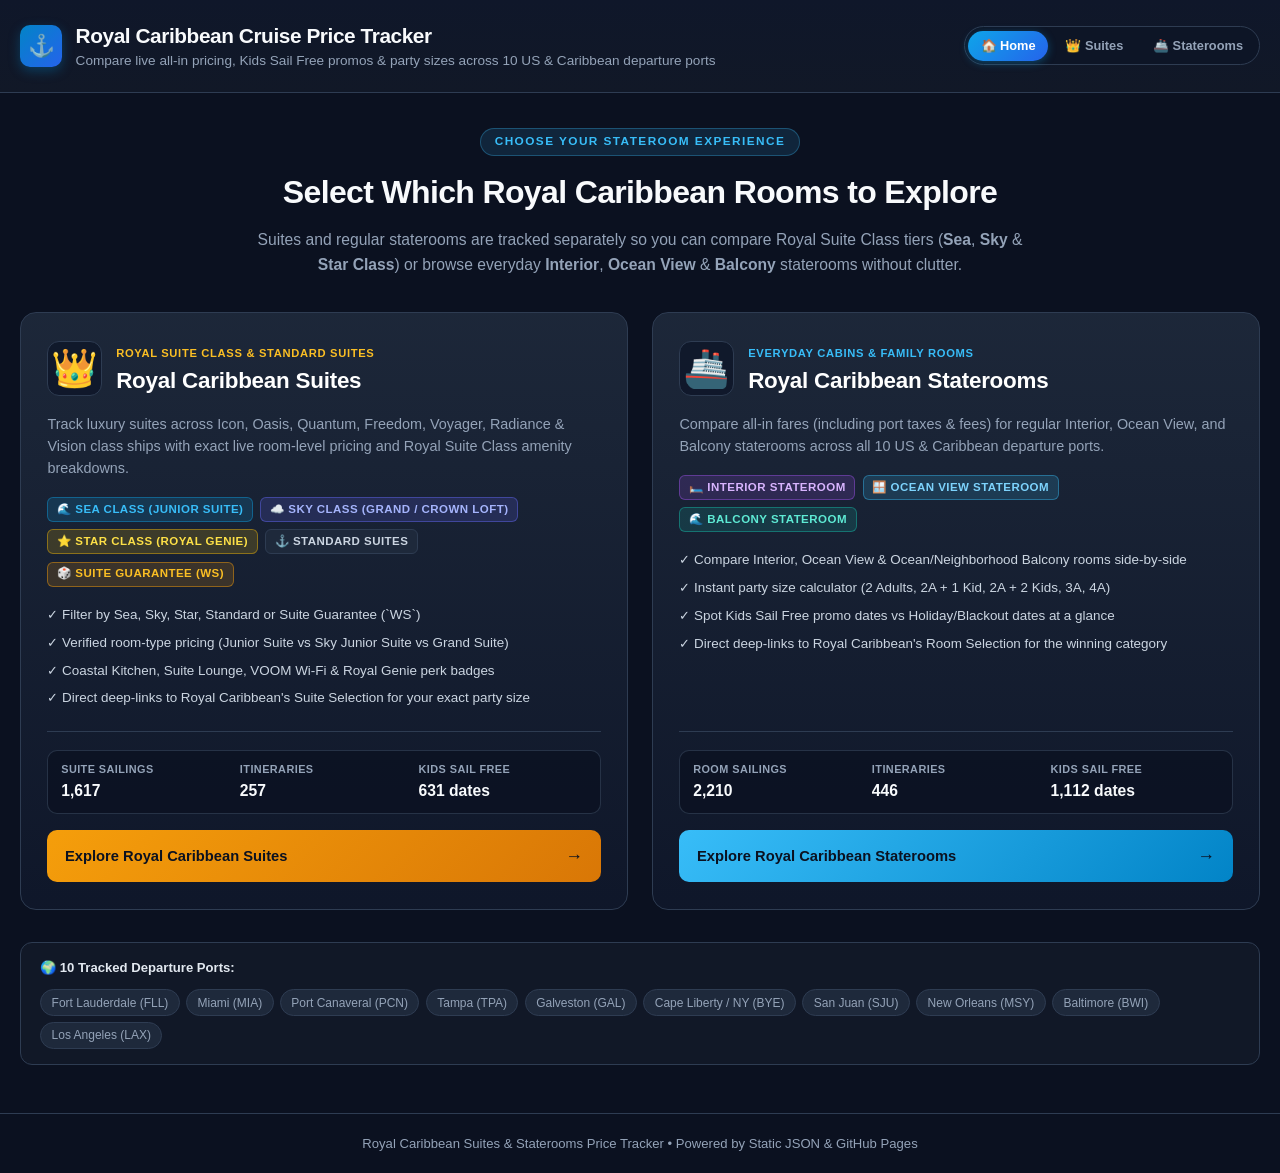
==== index.html @ 2ceb9903 "Initial commit: Royal Caribbean Suites & Staterooms Tracker" ====
<!DOCTYPE html>
<html lang="en">
<head>
  <meta charset="UTF-8" />
  <meta name="viewport" content="width=device-width, initial-scale=1.0" />
  <meta name="robots" content="noindex, nofollow, noarchive" />
  <meta name="googlebot" content="noindex, nofollow" />
  <title>Royal Caribbean Price Tracker — Suites &amp; Staterooms</title>
  <link rel="stylesheet" href="styles.css?v=9" />
</head>
<body class="landing-body">
  <header class="site-header">
    <div class="container header-inner">
      <div class="brand">
        <span class="brand-icon">⚓</span>
        <div>
          <h1>Royal Caribbean Cruise Price Tracker</h1>
          <p class="subtitle">Compare live all-in pricing, Kids Sail Free promos &amp; party sizes across 10 US &amp; Caribbean departure ports</p>
        </div>
      </div>
      <nav class="top-nav" aria-label="Tracker Mode Navigation">
        <a href="index.html" class="nav-pill active">🏠 Home</a>
        <a href="suites.html" class="nav-pill">👑 Suites</a>
        <a href="staterooms.html" class="nav-pill">🚢 Staterooms</a>
      </nav>
    </div>
  </header>

  <main class="container landing-main">
    <section class="landing-hero">
      <span class="landing-eyebrow">CHOOSE YOUR STATEROOM EXPERIENCE</span>
      <h2>Select Which Royal Caribbean Rooms to Explore</h2>
      <p>
        Suites and regular staterooms are tracked separately so you can compare Royal Suite Class tiers
        (<strong>Sea</strong>, <strong>Sky</strong> &amp; <strong>Star Class</strong>) or browse everyday
        <strong>Interior</strong>, <strong>Ocean View</strong> &amp; <strong>Balcony</strong> staterooms without clutter.
      </p>
    </section>

    <section class="landing-grid" aria-label="Room Category Trackers">
      <!-- Option 1: Royal Caribbean Suites -->
      <a href="suites.html" class="landing-card landing-card-suites">
        <div class="landing-card-top">
          <div class="landing-card-header">
            <span class="landing-card-icon">👑</span>
            <div>
              <span class="landing-card-tag tag-suites">Royal Suite Class &amp; Standard Suites</span>
              <h3>Royal Caribbean Suites</h3>
            </div>
          </div>
          <p class="landing-card-desc">
            Track luxury suites across Icon, Oasis, Quantum, Freedom, Voyager, Radiance &amp; Vision class ships with exact live room-level pricing and Royal Suite Class amenity breakdowns.
          </p>

          <div class="landing-tier-pills">
            <span class="badge badge-tier-sea">🌊 Sea Class (Junior Suite)</span>
            <span class="badge badge-tier-sky">☁️ Sky Class (Grand / Crown Loft)</span>
            <span class="badge badge-tier-star">⭐ Star Class (Royal Genie)</span>
            <span class="badge badge-tier-standard">⚓ Standard Suites</span>
            <span class="badge badge-tier-guarantee">🎲 Suite Guarantee (WS)</span>
          </div>

          <ul class="landing-feature-list">
            <li>✓ Filter by Sea, Sky, Star, Standard or Suite Guarantee (`WS`)</li>
            <li>✓ Verified room-type pricing (Junior Suite vs Sky Junior Suite vs Grand Suite)</li>
            <li>✓ Coastal Kitchen, Suite Lounge, VOOM Wi-Fi &amp; Royal Genie perk badges</li>
            <li>✓ Direct deep-links to Royal Caribbean's Suite Selection for your exact party size</li>
          </ul>
        </div>

        <div class="landing-card-footer">
          <div class="landing-stats-row">
            <div class="landing-stat">
              <span class="landing-stat-label">Suite Sailings</span>
              <span id="suites-stat-sailings" class="landing-stat-val">1,951</span>
            </div>
            <div class="landing-stat">
              <span class="landing-stat-label">Itineraries</span>
              <span id="suites-stat-itins" class="landing-stat-val">433</span>
            </div>
            <div class="landing-stat">
              <span class="landing-stat-label">Kids Sail Free</span>
              <span id="suites-stat-promos" class="landing-stat-val">876 dates</span>
            </div>
          </div>
          <div class="landing-cta-btn cta-suites">
            <span>Explore Royal Caribbean Suites</span>
            <span class="cta-arrow">→</span>
          </div>
        </div>
      </a>

      <!-- Option 2: Royal Caribbean Staterooms -->
      <a href="staterooms.html" class="landing-card landing-card-staterooms">
        <div class="landing-card-top">
          <div class="landing-card-header">
            <span class="landing-card-icon">🚢</span>
            <div>
              <span class="landing-card-tag tag-staterooms">Everyday Cabins &amp; Family Rooms</span>
              <h3>Royal Caribbean Staterooms</h3>
            </div>
          </div>
          <p class="landing-card-desc">
            Compare all-in fares (including port taxes &amp; fees) for regular Interior, Ocean View, and Balcony staterooms across all 10 US &amp; Caribbean departure ports.
          </p>

          <div class="landing-tier-pills">
            <span class="badge badge-tier-interior">🛏️ Interior Stateroom</span>
            <span class="badge badge-tier-oceanview">🪟 Ocean View Stateroom</span>
            <span class="badge badge-tier-balcony">🌊 Balcony Stateroom</span>
          </div>

          <ul class="landing-feature-list">
            <li>✓ Compare Interior, Ocean View &amp; Ocean/Neighborhood Balcony rooms side-by-side</li>
            <li>✓ Instant party size calculator (2 Adults, 2A + 1 Kid, 2A + 2 Kids, 3A, 4A)</li>
            <li>✓ Spot Kids Sail Free promo dates vs Holiday/Blackout dates at a glance</li>
            <li>✓ Direct deep-links to Royal Caribbean's Room Selection for the winning category</li>
          </ul>
        </div>

        <div class="landing-card-footer">
          <div class="landing-stats-row">
            <div class="landing-stat">
              <span class="landing-stat-label">Room Sailings</span>
              <span id="staterooms-stat-sailings" class="landing-stat-val">2,210</span>
            </div>
            <div class="landing-stat">
              <span class="landing-stat-label">Itineraries</span>
              <span id="staterooms-stat-itins" class="landing-stat-val">446</span>
            </div>
            <div class="landing-stat">
              <span class="landing-stat-label">Kids Sail Free</span>
              <span id="staterooms-stat-promos" class="landing-stat-val">1,015 dates</span>
            </div>
          </div>
          <div class="landing-cta-btn cta-staterooms">
            <span>Explore Royal Caribbean Staterooms</span>
            <span class="cta-arrow">→</span>
          </div>
        </div>
      </a>
    </section>

    <section class="landing-ports-bar">
      <span class="ports-bar-title">🌍 10 Tracked Departure Ports:</span>
      <div class="ports-bar-list">
        <span class="port-chip">Fort Lauderdale (FLL)</span>
        <span class="port-chip">Miami (MIA)</span>
        <span class="port-chip">Port Canaveral (PCN)</span>
        <span class="port-chip">Tampa (TPA)</span>
        <span class="port-chip">Galveston (GAL)</span>
        <span class="port-chip">Cape Liberty / NY (BYE)</span>
        <span class="port-chip">San Juan (SJU)</span>
        <span class="port-chip">New Orleans (MSY)</span>
        <span class="port-chip">Baltimore (BWI)</span>
        <span class="port-chip">Los Angeles (LAX)</span>
      </div>
    </section>
  </main>

  <footer class="site-footer">
    <div class="container">
      <p>Royal Caribbean Suites &amp; Staterooms Price Tracker &bull; Powered by Static JSON &amp; GitHub Pages</p>
    </div>
  </footer>

  <script>
    async function loadLandingStats() {
      try {
        const [suitesResp, roomsResp] = await Promise.all([
          fetch("./data/suites.json", { cache: "no-store" }),
          fetch("./data/staterooms.json", { cache: "no-store" })
        ]);
        if (suitesResp.ok) {
          const suitesData = await suitesResp.json();
          const sList = suitesData.sailings || [];
          const iList = suitesData.itineraries || [];
          const promos = sList.filter((s) => s.is_ksf_promo).length;
          document.getElementById("suites-stat-sailings").textContent = sList.length.toLocaleString();
          document.getElementById("suites-stat-itins").textContent = iList.length.toLocaleString();
          document.getElementById("suites-stat-promos").textContent = `${promos.toLocaleString()} dates`;
        }
        if (roomsResp.ok) {
          const roomsData = await roomsResp.json();
          const rList = roomsData.sailings || [];
          const iList = roomsData.itineraries || [];
          const promos = rList.filter((s) => s.is_ksf_promo).length;
          document.getElementById("staterooms-stat-sailings").textContent = rList.length.toLocaleString();
          document.getElementById("staterooms-stat-itins").textContent = iList.length.toLocaleString();
          document.getElementById("staterooms-stat-promos").textContent = `${promos.toLocaleString()} dates`;
        }
      } catch (e) {
        // Keep default static numbers if fetch fails
      }
    }
    document.addEventListener("DOMContentLoaded", loadLandingStats);
  </script>
</body>
</html>
---- styles.css ----
:root {
  --bg: #0b1120;
  --surface: #111827;
  --surface-elevated: #1e293b;
  --surface-hover: #263449;
  --border: #2e3c52;
  --text: #f8fafc;
  --text-muted: #94a3b8;
  --accent: #38bdf8;
  --accent-strong: #0284c7;
  --promo-bg: rgba(16, 185, 129, 0.14);
  --promo-border: rgba(16, 185, 129, 0.4);
  --promo-text: #34d399;
  --holiday-bg: rgba(245, 158, 11, 0.14);
  --holiday-border: rgba(245, 158, 11, 0.4);
  --holiday-text: #fbbf24;
  --icon-cls-bg: rgba(168, 85, 247, 0.18);
  --icon-cls-text: #c084fc;
  --oasis-cls-bg: rgba(56, 189, 248, 0.18);
  --oasis-cls-text: #38bdf8;
}

* {
  box-sizing: border-box;
  margin: 0;
  padding: 0;
}

body {
  font-family: -apple-system, BlinkMacSystemFont, "Segoe UI", Roboto, Inter, sans-serif;
  background-color: var(--bg);
  color: var(--text);
  line-height: 1.5;
  min-height: 100vh;
  display: flex;
  flex-direction: column;
}

.container {
  max-width: 1360px;
  margin: 0 auto;
  padding: 0 1.25rem;
  width: 100%;
}

/* Header */
.site-header {
  background: linear-gradient(180deg, #0f172a 0%, #111827 100%);
  border-bottom: 1px solid var(--border);
  padding: 1.25rem 0;
  position: sticky;
  top: 0;
  z-index: 20;
  backdrop-filter: blur(10px);
}

.header-inner {
  display: flex;
  align-items: center;
  justify-content: space-between;
  gap: 1rem;
  flex-wrap: wrap;
}

.brand {
  display: flex;
  align-items: center;
  gap: 0.85rem;
}

.brand-icon {
  width: 42px;
  height: 42px;
  border-radius: 10px;
  background: linear-gradient(135deg, #0284c7, #2563eb);
  display: flex;
  align-items: center;
  justify-content: center;
  font-size: 1.35rem;
  box-shadow: 0 4px 12px rgba(2, 132, 199, 0.35);
}

.brand h1 {
  font-size: 1.3rem;
  font-weight: 700;
  letter-spacing: -0.02em;
}

.subtitle {
  font-size: 0.85rem;
  color: var(--text-muted);
}

.header-meta {
  display: flex;
  gap: 0.6rem;
  flex-wrap: wrap;
}

.pill {
  font-size: 0.78rem;
  font-weight: 600;
  padding: 0.35rem 0.75rem;
  border-radius: 999px;
  display: inline-flex;
  align-items: center;
  gap: 0.35rem;
}

.pill-outline {
  background: rgba(56, 189, 248, 0.12);
  color: var(--accent);
  border: 1px solid rgba(56, 189, 248, 0.3);
}

.pill-muted {
  background: var(--surface-elevated);
  color: var(--text-muted);
  border: 1px solid var(--border);
}

/* KPI Grid */
.kpi-grid {
  display: grid;
  grid-template-columns: repeat(auto-fit, minmax(220px, 1fr));
  gap: 1rem;
  margin-top: 1.5rem;
}

.kpi-card {
  background: var(--surface);
  border: 1px solid var(--border);
  border-radius: 12px;
  padding: 1.1rem 1.25rem;
  display: flex;
  flex-direction: column;
  gap: 0.2rem;
}

.kpi-label {
  font-size: 0.78rem;
  text-transform: uppercase;
  letter-spacing: 0.05em;
  color: var(--text-muted);
  font-weight: 600;
}

.kpi-value {
  font-size: 1.75rem;
  font-weight: 700;
  letter-spacing: -0.02em;
}

.kpi-promo {
  color: var(--promo-text);
}

.kpi-accent {
  color: var(--accent);
}

.kpi-sub {
  font-size: 0.8rem;
  color: var(--text-muted);
}

/* Filter Panel & Family Size */
.filter-panel {
  background: var(--surface);
  border: 1px solid var(--border);
  border-radius: 14px;
  padding: 1.25rem;
  margin-top: 1.25rem;
  display: flex;
  flex-direction: column;
  gap: 1.1rem;
}

.party-box {
  background: #0d1526;
  border: 1px solid var(--border);
  border-radius: 10px;
  padding: 0.9rem 1.1rem;
  display: flex;
  flex-direction: column;
  gap: 0.75rem;
}

.party-box-header {
  display: flex;
  align-items: center;
  justify-content: space-between;
  gap: 0.75rem;
  flex-wrap: wrap;
}

.filter-section-title {
  font-size: 0.88rem;
  font-weight: 700;
  color: var(--text);
}

.party-presets {
  display: flex;
  gap: 0.4rem;
  flex-wrap: wrap;
}

.preset-chip {
  background: var(--surface-elevated);
  color: var(--text-muted);
  border: 1px solid var(--border);
  border-radius: 999px;
  padding: 0.25rem 0.7rem;
  font-size: 0.76rem;
  font-weight: 600;
  cursor: pointer;
  transition: all 0.15s ease;
}

.preset-chip:hover {
  color: var(--text);
  border-color: var(--accent);
}

.preset-chip.active {
  background: rgba(56, 189, 248, 0.18);
  color: var(--accent);
  border-color: var(--accent);
}

.party-controls {
  display: flex;
  align-items: center;
  gap: 1.5rem;
  flex-wrap: wrap;
}

.stepper-group {
  display: flex;
  align-items: center;
  gap: 0.65rem;
}

.stepper-label {
  font-size: 0.84rem;
  font-weight: 600;
  color: #cbd5e1;
}

.stepper-label small {
  color: var(--text-muted);
  font-weight: 400;
}

.stepper {
  display: inline-flex;
  align-items: center;
  background: var(--surface);
  border: 1px solid var(--border);
  border-radius: 8px;
  overflow: hidden;
}

.step-btn {
  background: var(--surface-elevated);
  color: var(--text);
  border: none;
  width: 32px;
  height: 32px;
  font-size: 1rem;
  font-weight: 700;
  cursor: pointer;
  transition: background 0.15s ease;
}

.step-btn:hover:not(:disabled) {
  background: var(--accent-strong);
}

.step-btn:disabled {
  opacity: 0.4;
  cursor: not-allowed;
}

.step-value {
  min-width: 36px;
  text-align: center;
  font-weight: 700;
  font-size: 0.92rem;
  font-variant-numeric: tabular-nums;
}

.party-note {
  font-size: 0.8rem;
  color: var(--text-muted);
  margin-left: auto;
}

.filter-panel-top {
  display: flex;
  flex-direction: column;
  gap: 0.9rem;
}

.tier-box {
  background: #0d1526;
  border: 1px solid var(--border);
  border-radius: 10px;
  padding: 0.9rem 1.1rem;
  display: flex;
  flex-direction: column;
  gap: 0.7rem;
}

.tier-box-header {
  display: flex;
  align-items: center;
  justify-content: space-between;
  gap: 0.75rem;
  flex-wrap: wrap;
}

.tier-box-hint {
  font-size: 0.78rem;
  color: var(--text-muted);
}

.tier-checkbox-grid {
  display: grid;
  grid-template-columns: repeat(auto-fit, minmax(240px, 1fr));
  gap: 0.65rem;
}

.tier-check-card {
  display: flex;
  align-items: flex-start;
  gap: 0.65rem;
  padding: 0.65rem 0.8rem;
  border-radius: 8px;
  background: var(--surface);
  border: 1px solid var(--border);
  cursor: pointer;
  user-select: none;
  transition: all 0.15s ease;
}

.tier-check-card:hover {
  border-color: #475569;
}

.tier-check-card input[type="checkbox"] {
  width: 17px;
  height: 17px;
  margin-top: 0.18rem;
  accent-color: var(--accent-strong);
  cursor: pointer;
  flex-shrink: 0;
}

.tier-check-body {
  display: flex;
  flex-direction: column;
  gap: 0.15rem;
}

.tier-check-title {
  font-size: 0.85rem;
  font-weight: 700;
  color: var(--text);
  display: flex;
  align-items: center;
  gap: 0.4rem;
}

.tier-count {
  font-size: 0.73rem;
  font-weight: 600;
  color: var(--text-muted);
}

.tier-check-desc {
  font-size: 0.73rem;
  color: var(--text-muted);
  line-height: 1.35;
}

.badge-tier-sea {
  background: rgba(14, 165, 233, 0.16);
  color: #38bdf8;
  border: 1px solid rgba(14, 165, 233, 0.4);
}

.badge-tier-sky {
  background: rgba(99, 102, 241, 0.18);
  color: #a5b4fc;
  border: 1px solid rgba(99, 102, 241, 0.45);
}

.badge-tier-star {
  background: rgba(234, 179, 8, 0.18);
  color: #fde047;
  border: 1px solid rgba(234, 179, 8, 0.45);
}

.badge-tier-standard {
  background: var(--surface-elevated);
  color: #cbd5e1;
  border: 1px solid var(--border);
}

.badge-tier-guarantee {
  background: rgba(245, 158, 11, 0.16);
  color: #fbbf24;
  border: 1px solid rgba(245, 158, 11, 0.45);
}

.live-price-tag {
  font-size: 0.66rem;
  font-weight: 700;
  color: #4ade80;
  background: rgba(34, 197, 94, 0.14);
  border: 1px solid rgba(34, 197, 94, 0.35);
  border-radius: 4px;
  padding: 0.08rem 0.35rem;
  text-transform: uppercase;
  letter-spacing: 0.03em;
}

.amenities-sub {
  display: block;
  font-size: 0.72rem;
  color: var(--text-muted);
  white-space: normal;
  max-width: 290px;
  line-height: 1.3;
  margin-top: 0.16rem;
}

.tier-lead-room {
  opacity: 0.92;
  font-weight: 600;
  text-transform: none;
  letter-spacing: 0;
}

.suite-cell-header {
  display: flex;
  align-items: center;
  gap: 0.45rem;
  flex-wrap: wrap;
}

.suite-lead-room {
  font-size: 0.82rem;
  font-weight: 700;
  color: var(--text);
}

.suite-other-rooms {
  display: block;
  font-size: 0.7rem;
  color: #94a3b8;
  white-space: normal;
  max-width: 290px;
  line-height: 1.25;
  margin-top: 0.18rem;
}

.itin-code-row {
  display: flex;
  align-items: center;
  gap: 0.55rem;
  flex-wrap: wrap;
  margin-top: 0.25rem;
}

.itin-card-actions {
  margin-top: 0.25rem;
}

.royal-link-btn {
  display: inline-flex;
  align-items: center;
  gap: 0.2rem;
  font-size: 0.72rem;
  font-weight: 600;
  color: var(--accent);
  background: rgba(56, 189, 248, 0.12);
  border: 1px solid rgba(56, 189, 248, 0.35);
  border-radius: 5px;
  padding: 0.16rem 0.48rem;
  text-decoration: none;
  white-space: nowrap;
  transition: all 0.15s ease;
}

.royal-link-btn:hover {
  background: var(--accent-strong);
  color: #fff;
  border-color: var(--accent);
}

.filter-grid {
  display: grid;
  grid-template-columns: repeat(auto-fill, minmax(220px, 1fr));
  gap: 0.9rem;
}

.filter-field {
  display: flex;
  flex-direction: column;
  gap: 0.32rem;
}

.filter-field label {
  font-size: 0.75rem;
  font-weight: 600;
  text-transform: uppercase;
  letter-spacing: 0.04em;
  color: var(--text-muted);
}

.filter-field select,
.filter-field input {
  background: #0d1526;
  color: var(--text);
  border: 1px solid var(--border);
  border-radius: 8px;
  padding: 0.5rem 0.7rem;
  font-size: 0.86rem;
  outline: none;
  width: 100%;
  color-scheme: dark;
}

.filter-field select:focus,
.filter-field input:focus {
  border-color: var(--accent);
}

/* Multi-select Port Dropdown */
.port-multiselect-field {
  position: relative;
}

.multiselect-trigger {
  display: flex;
  align-items: center;
  justify-content: space-between;
  gap: 0.5rem;
  background: #0d1526;
  color: var(--text);
  border: 1px solid var(--border);
  border-radius: 8px;
  padding: 0.5rem 0.7rem;
  font-size: 0.86rem;
  width: 100%;
  cursor: pointer;
  text-align: left;
  transition: border-color 0.15s ease;
}

.multiselect-trigger:hover,
.multiselect-trigger[aria-expanded="true"] {
  border-color: var(--accent);
}

.multiselect-label {
  overflow: hidden;
  text-overflow: ellipsis;
  white-space: nowrap;
  font-weight: 500;
}

.multiselect-caret {
  color: var(--text-muted);
  font-size: 0.75rem;
  flex-shrink: 0;
}

.multiselect-menu {
  position: absolute;
  top: calc(100% + 6px);
  left: 0;
  min-width: 310px;
  width: max-content;
  max-width: 92vw;
  background: #0f172a;
  border: 1px solid #334155;
  border-radius: 10px;
  box-shadow: 0 14px 32px rgba(0, 0, 0, 0.55);
  z-index: 60;
  display: flex;
  flex-direction: column;
  overflow: hidden;
}

.multiselect-actions {
  display: flex;
  align-items: center;
  gap: 0.35rem;
  padding: 0.55rem 0.65rem;
  background: #0b1120;
  border-bottom: 1px solid var(--border);
  flex-wrap: wrap;
}

.ms-action-btn {
  background: var(--surface-elevated);
  color: #cbd5e1;
  border: 1px solid var(--border);
  border-radius: 6px;
  padding: 0.2rem 0.5rem;
  font-size: 0.72rem;
  font-weight: 600;
  cursor: pointer;
  transition: all 0.12s ease;
}

.ms-action-btn:hover {
  border-color: var(--accent);
  color: var(--accent);
}

.multiselect-list {
  max-height: 240px;
  overflow-y: auto;
  padding: 0.35rem 0;
  display: flex;
  flex-direction: column;
}

.ms-port-item {
  display: flex;
  align-items: center;
  justify-content: space-between;
  gap: 0.6rem;
  padding: 0.42rem 0.75rem;
  cursor: pointer;
  user-select: none;
  font-size: 0.83rem;
  color: var(--text);
  text-transform: none !important;
  letter-spacing: 0 !important;
  font-weight: 500 !important;
  transition: background 0.12s ease;
}

.ms-port-item:hover {
  background: rgba(56, 189, 248, 0.1);
}

.ms-port-left {
  display: flex;
  align-items: center;
  gap: 0.55rem;
}

.ms-port-left input[type="checkbox"] {
  width: 15px;
  height: 15px;
  accent-color: var(--accent-strong);
  cursor: pointer;
  padding: 0;
  margin: 0;
  flex-shrink: 0;
}

.ms-port-code {
  font-size: 0.72rem;
  font-weight: 700;
  color: var(--accent);
  background: rgba(56, 189, 248, 0.12);
  border: 1px solid rgba(56, 189, 248, 0.28);
  border-radius: 4px;
  padding: 0.05rem 0.32rem;
}

.ms-port-count {
  font-size: 0.74rem;
  color: var(--text-muted);
  font-variant-numeric: tabular-nums;
}

.multiselect-add-port {
  padding: 0.55rem 0.65rem;
  background: #0b1120;
  border-top: 1px solid var(--border);
  display: flex;
  flex-direction: column;
  gap: 0.35rem;
}

.ms-add-row {
  display: flex;
  gap: 0.4rem;
}

.ms-add-row input {
  flex: 1;
  padding: 0.35rem 0.55rem;
  font-size: 0.78rem;
  border-radius: 6px;
  text-transform: uppercase;
}

.ms-add-btn {
  background: var(--accent-strong);
  color: #fff;
  border: none;
  border-radius: 6px;
  padding: 0.35rem 0.65rem;
  font-size: 0.76rem;
  font-weight: 700;
  cursor: pointer;
  white-space: nowrap;
}

.ms-add-btn:hover {
  background: var(--accent);
  color: #0b1120;
}

.ms-add-hint {
  font-size: 0.69rem;
  color: var(--text-muted);
  line-height: 1.3;
}

.filter-footer {
  display: flex;
  align-items: center;
  justify-content: space-between;
  gap: 1rem;
  padding-top: 0.65rem;
  border-top: 1px solid var(--border);
  flex-wrap: wrap;
}

.filter-footer-actions {
  display: flex;
  align-items: center;
  gap: 0.75rem;
}

.saved-indicator {
  font-size: 0.75rem;
  color: #4ade80;
  background: rgba(34, 197, 94, 0.1);
  border: 1px solid rgba(34, 197, 94, 0.3);
  border-radius: 999px;
  padding: 0.2rem 0.6rem;
  font-weight: 600;
  opacity: 0.9;
  transition: opacity 0.2s ease;
}

.active-filters-summary {
  font-size: 0.83rem;
  color: var(--text-muted);
}

.reset-btn {
  background: var(--surface-elevated);
  color: var(--text);
  border: 1px solid var(--border);
  border-radius: 8px;
  padding: 0.4rem 0.85rem;
  font-size: 0.82rem;
  font-weight: 600;
  cursor: pointer;
  transition: all 0.15s ease;
}

.reset-btn:hover {
  border-color: var(--accent);
  color: var(--accent);
}

/* Toolbar */
.toolbar {
  display: flex;
  align-items: center;
  justify-content: space-between;
  gap: 1rem;
  margin: 1.35rem 0 1.15rem;
  flex-wrap: wrap;
}

.view-tabs {
  display: inline-flex;
  background: var(--surface);
  border: 1px solid var(--border);
  border-radius: 10px;
  padding: 0.25rem;
  gap: 0.25rem;
}

.tab-btn {
  background: transparent;
  color: var(--text-muted);
  border: none;
  padding: 0.5rem 1rem;
  font-size: 0.88rem;
  font-weight: 600;
  border-radius: 7px;
  cursor: pointer;
  transition: all 0.15s ease;
}

.tab-btn:hover {
  color: var(--text);
}

.tab-btn.active {
  background: var(--accent-strong);
  color: #fff;
}

.toolbar-actions {
  display: flex;
  align-items: center;
  gap: 0.6rem;
}

.sort-label {
  font-size: 0.85rem;
  color: var(--text-muted);
}

.sort-select {
  background: var(--surface);
  color: var(--text);
  border: 1px solid var(--border);
  border-radius: 8px;
  padding: 0.45rem 0.75rem;
  font-size: 0.86rem;
  outline: none;
  cursor: pointer;
}

.sort-select:focus {
  border-color: var(--accent);
}

/* Itineraries List */
.itineraries-list {
  display: flex;
  flex-direction: column;
  gap: 0.85rem;
  margin-bottom: 3rem;
}

.itin-card {
  background: var(--surface);
  border: 1px solid var(--border);
  border-radius: 12px;
  overflow: hidden;
  transition: border-color 0.15s ease;
}

.itin-card:hover {
  border-color: #475569;
}

.itin-summary {
  padding: 1.1rem 1.25rem;
  display: grid;
  grid-template-columns: 1fr auto;
  gap: 1.25rem;
  align-items: center;
  cursor: pointer;
  user-select: none;
}

.itin-main {
  display: flex;
  flex-direction: column;
  gap: 0.4rem;
}

.itin-badges {
  display: flex;
  align-items: center;
  gap: 0.45rem;
  flex-wrap: wrap;
}

.badge {
  font-size: 0.72rem;
  font-weight: 700;
  padding: 0.18rem 0.55rem;
  border-radius: 6px;
  text-transform: uppercase;
  letter-spacing: 0.04em;
}

.badge-class-icon {
  background: var(--icon-cls-bg);
  color: var(--icon-cls-text);
  border: 1px solid rgba(192, 132, 252, 0.35);
}

.badge-class-oasis {
  background: var(--oasis-cls-bg);
  color: var(--oasis-cls-text);
  border: 1px solid rgba(56, 189, 248, 0.35);
}

.badge-class-default {
  background: var(--surface-elevated);
  color: var(--text-muted);
  border: 1px solid var(--border);
}

.badge-nights {
  background: rgba(99, 102, 241, 0.16);
  color: #a5b4fc;
  border: 1px solid rgba(99, 102, 241, 0.35);
}

.badge-port {
  background: var(--surface-elevated);
  color: #cbd5e1;
}

.itin-title {
  font-size: 1.08rem;
  font-weight: 700;
  color: var(--text);
}

.itin-meta {
  font-size: 0.84rem;
  color: var(--text-muted);
  display: flex;
  gap: 1rem;
  flex-wrap: wrap;
}

.itin-pricing-box {
  text-align: right;
  display: flex;
  flex-direction: column;
  align-items: flex-end;
  gap: 0.2rem;
}

.price-from-label {
  font-size: 0.74rem;
  color: var(--text-muted);
  text-transform: uppercase;
  letter-spacing: 0.04em;
}

.price-total {
  font-size: 1.4rem;
  font-weight: 800;
  color: var(--accent);
  line-height: 1.15;
}

.price-pp {
  font-size: 0.82rem;
  color: var(--text-muted);
}

.expand-hint {
  font-size: 0.76rem;
  color: var(--accent);
  margin-top: 0.25rem;
  font-weight: 600;
}

.itin-details {
  border-top: 1px solid var(--border);
  background: #0d1526;
  padding: 0.75rem 1.25rem 1rem;
  display: none;
}

.itin-card.expanded .itin-details {
  display: block;
}

.mobile-filter-toggle {
  display: none;
  align-items: center;
  justify-content: space-between;
  width: 100%;
  background: #0d1526;
  color: var(--text);
  border: 1px solid var(--border);
  border-radius: 8px;
  padding: 0.6rem 0.85rem;
  font-size: 0.85rem;
  font-weight: 700;
  cursor: pointer;
}

.mobile-filter-chevron {
  font-size: 0.76rem;
  color: var(--accent);
}

.filter-collapsible-body {
  display: flex;
  flex-direction: column;
  gap: 1.1rem;
}

.date-book-action {
  margin-top: 0.3rem;
}

.mobile-only-book-btn {
  display: none;
}

.cell-ship-inner {
  display: flex;
  flex-direction: column;
  align-items: flex-start;
  gap: 0.2rem;
}

.cell-itin-name {
  font-weight: 600;
  white-space: normal;
  max-width: 250px;
}

/* Sailings Table */
.table-card {
  background: var(--surface);
  border: 1px solid var(--border);
  border-radius: 12px;
  overflow: hidden;
  margin-bottom: 3rem;
}

.table-responsive {
  overflow-x: auto;
  max-inline-size: 100%;
  container-type: inline-size;
}

.sailings-table {
  width: 100%;
  border-collapse: separate;
  border-spacing: 0;
  font-size: 0.84rem;
  table-layout: auto;
}

.sailings-table thead {
  position: sticky;
  inset-block-start: 0;
  z-index: 2;
}

.sailings-table th,
.sailings-table td {
  padding: 0.68rem 0.65rem;
  text-align: left;
  vertical-align: middle;
  border-bottom: 1px solid var(--border);
}

.sailings-table thead th {
  background: var(--surface-elevated);
  color: var(--text-muted);
  font-size: 0.72rem;
  font-weight: 700;
  text-transform: uppercase;
  letter-spacing: 0.04em;
  white-space: nowrap;
}

.sailings-table tbody th {
  font-weight: 600;
  background: var(--surface);
}

.itin-details .sailings-table tbody th {
  background: #0d1526;
}

.sailings-table thead th.sortable {
  cursor: pointer;
  user-select: none;
  transition: color 0.15s ease;
}

.sailings-table thead th.sortable:hover {
  color: var(--accent);
}

.sort-indicator {
  font-size: 0.7rem;
  margin-left: 0.2rem;
  color: var(--accent);
}

.sailings-table tbody tr:hover,
.sailings-table tbody tr:hover th {
  background: var(--surface-hover);
}

.sailings-table tbody tr:last-child th,
.sailings-table tbody tr:last-child td {
  border-bottom: none;
}

.sailings-table .num {
  text-align: right;
  font-variant-numeric: tabular-nums;
  white-space: nowrap;
}

.date-badge {
  font-family: ui-monospace, SFMono-Regular, Menlo, Monaco, Consolas, monospace;
  font-weight: 600;
  font-size: 0.8rem;
  color: #e2e8f0;
  background: var(--surface-elevated);
  padding: 0.2rem 0.45rem;
  border-radius: 5px;
  border: 1px solid var(--border);
  white-space: nowrap;
  display: inline-block;
}

.total-cell {
  font-weight: 700;
  color: var(--accent);
  font-size: 0.93rem;
}

.tax-breakdown {
  display: block;
  font-size: 0.71rem;
  color: var(--text-muted);
  font-weight: 400;
  white-space: nowrap;
}

.rate-pill {
  display: inline-block;
  font-size: 0.72rem;
  font-weight: 600;
  padding: 0.22rem 0.5rem;
  border-radius: 6px;
  line-height: 1.3;
  white-space: normal;
  max-width: 210px;
}

.rate-promo {
  background: var(--promo-bg);
  color: var(--promo-text);
  border: 1px solid var(--promo-border);
}

.rate-holiday {
  background: var(--holiday-bg);
  color: var(--holiday-text);
  border: 1px solid var(--holiday-border);
}

.rate-standard {
  background: var(--surface-elevated);
  color: var(--text-muted);
  border: 1px solid var(--border);
}

.status-banner {
  background: rgba(239, 68, 68, 0.15);
  border: 1px solid rgba(239, 68, 68, 0.4);
  color: #fca5a5;
  padding: 1rem 1.25rem;
  border-radius: 10px;
  margin-bottom: 1.5rem;
}

.empty-state {
  background: var(--surface);
  border: 1px dashed var(--border);
  border-radius: 12px;
  padding: 3rem 1.5rem;
  text-align: center;
  margin-bottom: 3rem;
}

.empty-state h3 {
  font-size: 1.1rem;
  margin-bottom: 0.4rem;
}

.empty-state p {
  font-size: 0.88rem;
  color: var(--text-muted);
}

.hidden {
  display: none !important;
}

.site-footer {
  margin-top: auto;
  border-top: 1px solid var(--border);
  padding: 1.25rem 0;
  text-align: center;
  color: var(--text-muted);
  font-size: 0.82rem;
}

/* Container-query responsive stacked tables for small screens */
@container (width < 760px) {
  .sailings-table,
  .sailings-table thead,
  .sailings-table tbody,
  .sailings-table th,
  .sailings-table td {
    display: block;
  }

  .sailings-table thead {
    /* MANDATORY: Hide column header from layout and screen readers. */
    display: none;
  }

  .sailings-table tbody {
    display: flex;
    flex-direction: column;
    gap: 0.75rem;
    padding: 0.25rem 0;
  }

  .sailings-table tbody tr {
    display: grid;
    grid-template-columns: 1fr 1fr;
    background: #111c33;
    border: 1px solid var(--border);
    border-radius: 10px;
    overflow: hidden;
  }

  .sailings-table tbody th {
    grid-column: 1 / -1;
    position: sticky;
    inset-block-start: 0;
    z-index: 2;
    background: #162442 !important;
    display: flex;
    align-items: center;
    justify-content: space-between;
    gap: 0.5rem;
    padding: 0.55rem 0.75rem;
    border-bottom: 1px solid var(--border);
  }

  .date-book-action {
    margin-top: 0;
  }

  .mobile-only-book-btn {
    display: inline-flex;
  }

  .desktop-only-book-btn {
    display: none;
  }

  .sailings-table td {
    padding: 0.5rem 0.75rem;
    border-bottom: 1px solid rgba(51, 65, 85, 0.55);
  }

  .sailings-table .num {
    text-align: left;
    white-space: normal;
  }

  .suite-other-rooms,
  .amenities-sub,
  .cell-itin-name,
  .rate-pill {
    max-width: 100%;
  }

  .tax-breakdown {
    white-space: normal;
  }

  /* Define column labels as CSS variables for Itineraries nested table */
  .sailings-table-itin {
    --label-2: "Suite & Room";
    --label-3: "Per Guest";
    --label-4: "Total Cabin";
    --label-5: "Per Night";
    --label-6: "Rate Status";
  }

  .sailings-table-itin td:nth-child(2)::before {
    content: var(--label-2) ": " / var(--label-2);
    display: block;
    font-size: 0.68rem;
    font-weight: 700;
    text-transform: uppercase;
    letter-spacing: 0.04em;
    color: var(--text-muted);
    margin-bottom: 0.25rem;
  }
  .sailings-table-itin td:nth-child(3)::before {
    content: var(--label-3) ": " / var(--label-3);
    font-size: 0.72rem;
    font-weight: 600;
    color: var(--text-muted);
  }
  .sailings-table-itin td:nth-child(4)::before {
    content: var(--label-4) ": " / var(--label-4);
    font-size: 0.75rem;
    font-weight: 700;
    color: #cbd5e1;
  }
  .sailings-table-itin td:nth-child(5)::before {
    content: var(--label-5) ": " / var(--label-5);
    font-size: 0.72rem;
    font-weight: 600;
    color: var(--text-muted);
  }
  .sailings-table-itin td:nth-child(6)::before {
    content: var(--label-6) ": " / var(--label-6);
    display: none;
  }

  .sailings-table-itin td.cell-suite {
    grid-column: 1 / -1;
  }

  .sailings-table-itin td.cell-total {
    grid-column: 1 / -1;
    display: flex;
    align-items: center;
    justify-content: space-between;
    background: rgba(56, 189, 248, 0.06);
  }

  .sailings-table-itin td.cell-total .cell-val-group {
    text-align: right;
  }

  .sailings-table-itin td.cell-pp,
  .sailings-table-itin td.cell-ppn {
    grid-column: span 1;
    display: flex;
    align-items: center;
    justify-content: space-between;
    gap: 0.35rem;
  }

  .sailings-table-itin td.cell-pp {
    border-right: 1px solid rgba(51, 65, 85, 0.55);
  }

  .sailings-table-itin td.cell-status {
    grid-column: 1 / -1;
    border-bottom: none;
  }

  /* Define column labels as CSS variables for Individual Sailings table */
  .sailings-table-all {
    --label-2: "Ship";
    --label-3: "Route";
    --label-4: "Port";
    --label-5: "Nights";
    --label-6: "Suite & Room";
    --label-7: "Per Guest";
    --label-8: "Total Cabin";
    --label-9: "Per Night";
    --label-10: "Rate Status";
  }

  .sailings-table-all td:nth-child(2)::before {
    content: var(--label-2) ": " / var(--label-2);
    font-size: 0.72rem;
    font-weight: 600;
    color: var(--text-muted);
  }
  .sailings-table-all td:nth-child(3)::before {
    content: var(--label-3) ": " / var(--label-3);
    display: block;
    font-size: 0.68rem;
    font-weight: 700;
    text-transform: uppercase;
    color: var(--text-muted);
    margin-bottom: 0.15rem;
  }
  .sailings-table-all td:nth-child(4)::before {
    content: var(--label-4) ": " / var(--label-4);
    font-size: 0.72rem;
    font-weight: 600;
    color: var(--text-muted);
  }
  .sailings-table-all td:nth-child(5)::before {
    content: var(--label-5) ": " / var(--label-5);
    font-size: 0.72rem;
    font-weight: 600;
    color: var(--text-muted);
  }
  .sailings-table-all td:nth-child(6)::before {
    content: var(--label-6) ": " / var(--label-6);
    display: block;
    font-size: 0.68rem;
    font-weight: 700;
    text-transform: uppercase;
    color: var(--text-muted);
    margin-bottom: 0.25rem;
  }
  .sailings-table-all td:nth-child(7)::before {
    content: var(--label-7) ": " / var(--label-7);
    font-size: 0.72rem;
    font-weight: 600;
    color: var(--text-muted);
  }
  .sailings-table-all td:nth-child(8)::before {
    content: var(--label-8) ": " / var(--label-8);
    font-size: 0.75rem;
    font-weight: 700;
    color: #cbd5e1;
  }
  .sailings-table-all td:nth-child(9)::before {
    content: var(--label-9) ": " / var(--label-9);
    font-size: 0.72rem;
    font-weight: 600;
    color: var(--text-muted);
  }
  .sailings-table-all td:nth-child(10)::before {
    content: var(--label-10) ": " / var(--label-10);
    display: none;
  }

  .sailings-table-all td.cell-ship {
    grid-column: 1 / -1;
    display: flex;
    align-items: center;
    justify-content: space-between;
  }

  .sailings-table-all .cell-ship-inner {
    flex-direction: row;
    align-items: center;
    gap: 0.45rem;
  }

  .sailings-table-all td.cell-itin {
    grid-column: 1 / -1;
  }

  .sailings-table-all td.cell-port,
  .sailings-table-all td.cell-nights {
    grid-column: span 1;
    display: flex;
    align-items: center;
    justify-content: space-between;
    gap: 0.35rem;
  }

  .sailings-table-all td.cell-port {
    border-right: 1px solid rgba(51, 65, 85, 0.55);
  }

  .sailings-table-all td.cell-suite {
    grid-column: 1 / -1;
  }

  .sailings-table-all td.cell-total {
    grid-column: 1 / -1;
    display: flex;
    align-items: center;
    justify-content: space-between;
    background: rgba(56, 189, 248, 0.06);
  }

  .sailings-table-all td.cell-total .cell-val-group {
    text-align: right;
  }

  .sailings-table-all td.cell-pp,
  .sailings-table-all td.cell-ppn {
    grid-column: span 1;
    display: flex;
    align-items: center;
    justify-content: space-between;
    gap: 0.35rem;
  }

  .sailings-table-all td.cell-pp {
    border-right: 1px solid rgba(51, 65, 85, 0.55);
  }

  .sailings-table-all td.cell-status {
    grid-column: 1 / -1;
    border-bottom: none;
  }
}

/* Mobile Viewport Layout Optimizations */
@media (max-width: 760px) {
  .container {
    padding: 0 0.65rem;
  }

  .site-header {
    padding: 0.65rem 0;
  }

  .header-inner {
    gap: 0.5rem;
  }

  .brand h1 {
    font-size: 1.05rem;
  }

  .subtitle {
    font-size: 0.74rem;
    display: none;
  }

  .kpi-grid {
    grid-template-columns: repeat(2, 1fr);
    gap: 0.55rem;
    margin-top: 0.75rem;
  }

  .kpi-card {
    padding: 0.7rem 0.8rem;
  }

  .kpi-value {
    font-size: 1.25rem;
  }

  .kpi-sub {
    font-size: 0.7rem;
  }

  .filter-panel {
    padding: 0.8rem;
    margin-top: 0.75rem;
    gap: 0.75rem;
  }

  .mobile-filter-toggle {
    display: flex;
  }

  .filter-collapsible-body.collapsed-mobile {
    display: none;
  }

  .party-box,
  .tier-box {
    padding: 0.7rem 0.8rem;
  }

  .party-note {
    margin-left: 0;
    width: 100%;
    font-size: 0.74rem;
  }

  .tier-checkbox-grid {
    grid-template-columns: 1fr;
    gap: 0.45rem;
  }

  .tier-check-card {
    padding: 0.5rem 0.65rem;
  }

  .filter-grid {
    grid-template-columns: repeat(2, 1fr);
    gap: 0.6rem;
  }

  .port-multiselect-field {
    grid-column: 1 / -1;
  }

  .multiselect-menu {
    min-width: 0;
    width: 100%;
    max-width: 100%;
  }

  .toolbar {
    margin: 0.9rem 0 0.75rem;
    gap: 0.6rem;
  }

  .view-tabs {
    width: 100%;
  }

  .tab-btn {
    flex: 1;
    text-align: center;
    padding: 0.45rem 0.5rem;
    font-size: 0.82rem;
  }

  .toolbar-actions {
    width: 100%;
    justify-content: space-between;
  }

  .sort-select {
    flex: 1;
  }

  .itin-summary {
    grid-template-columns: 1fr;
    padding: 0.85rem;
    gap: 0.75rem;
  }

  .itin-title {
    font-size: 0.96rem;
  }

  .itin-meta {
    font-size: 0.78rem;
    gap: 0.4rem;
    flex-direction: column;
  }

  .itin-pricing-box {
    flex-direction: row;
    align-items: center;
    justify-content: space-between;
    text-align: left;
    background: #0d1526;
    border: 1px solid var(--border);
    border-radius: 8px;
    padding: 0.6rem 0.75rem;
    width: 100%;
    flex-wrap: wrap;
    gap: 0.5rem;
  }

  .itin-pricing-top {
    display: flex;
    flex-direction: column;
  }

  .itin-pricing-bottom {
    display: flex;
    flex-direction: column;
    align-items: flex-end;
    gap: 0.25rem;
  }

  .price-total {
    font-size: 1.22rem;
  }

  .itin-details {
    padding: 0.5rem 0.6rem 0.65rem;
  }

  .table-card {
    background: transparent;
    border: none;
  }
}

/* Top Navigation Switcher (Home / Suites / Staterooms) */
.header-meta-group {
  display: flex;
  align-items: center;
  gap: 0.75rem;
  flex-wrap: wrap;
}

.top-nav {
  display: inline-flex;
  align-items: center;
  gap: 0.3rem;
  background: #0d1526;
  border: 1px solid var(--border);
  border-radius: 999px;
  padding: 0.22rem;
}

.nav-pill {
  color: var(--text-muted);
  text-decoration: none;
  font-size: 0.8rem;
  font-weight: 700;
  padding: 0.35rem 0.78rem;
  border-radius: 999px;
  transition: all 0.15s ease;
  white-space: nowrap;
}

.nav-pill:hover {
  color: var(--text);
  background: rgba(255, 255, 255, 0.05);
}

.nav-pill.active {
  background: linear-gradient(135deg, #0ea5e9, #2563eb);
  color: #ffffff;
  box-shadow: 0 2px 8px rgba(14, 165, 233, 0.35);
}

/* Stateroom Tier Badges */
.badge-tier-interior,
.tier-check-interior:has(input:checked) {
  background: rgba(168, 85, 247, 0.16);
  color: #d8b4fe;
  border: 1px solid rgba(168, 85, 247, 0.4);
}

.badge-tier-oceanview,
.tier-check-oceanview:has(input:checked) {
  background: rgba(56, 189, 248, 0.16);
  color: #7dd3fc;
  border: 1px solid rgba(56, 189, 248, 0.4);
}

.badge-tier-balcony,
.tier-check-balcony:has(input:checked) {
  background: rgba(20, 184, 166, 0.16);
  color: #5eead4;
  border: 1px solid rgba(20, 184, 166, 0.45);
}

.tier-checkbox-grid-3 {
  grid-template-columns: repeat(3, 1fr);
}

/* Landing Page Styles */
.landing-body {
  display: flex;
  flex-direction: column;
  min-height: 100vh;
}

.landing-main {
  flex: 1;
  padding-top: 2.2rem;
  padding-bottom: 3rem;
}

.landing-hero {
  text-align: center;
  max-width: 780px;
  margin: 0 auto 2.2rem;
}

.landing-eyebrow {
  display: inline-block;
  font-size: 0.74rem;
  font-weight: 800;
  letter-spacing: 0.12em;
  color: var(--accent);
  background: rgba(56, 189, 248, 0.12);
  border: 1px solid rgba(56, 189, 248, 0.3);
  border-radius: 999px;
  padding: 0.28rem 0.85rem;
  margin-bottom: 0.75rem;
}

.landing-hero h2 {
  font-size: 2rem;
  font-weight: 800;
  letter-spacing: -0.02em;
  margin-bottom: 0.65rem;
  color: #f8fafc;
}

.landing-hero p {
  color: var(--text-muted);
  font-size: 0.98rem;
  line-height: 1.6;
}

.landing-grid {
  display: grid;
  grid-template-columns: repeat(2, 1fr);
  gap: 1.5rem;
  margin-bottom: 2rem;
}

.landing-card {
  display: flex;
  flex-direction: column;
  justify-content: space-between;
  background: linear-gradient(180deg, rgba(30, 41, 59, 0.92) 0%, rgba(15, 23, 42, 0.96) 100%);
  border: 1px solid var(--border);
  border-radius: 16px;
  padding: 1.65rem;
  text-decoration: none;
  color: var(--text);
  transition: transform 0.18s ease, border-color 0.18s ease, box-shadow 0.18s ease;
  position: relative;
  overflow: hidden;
}

.landing-card:hover {
  transform: translateY(-3px);
}

.landing-card-suites:hover {
  border-color: #f59e0b;
  box-shadow: 0 14px 34px rgba(245, 158, 11, 0.14);
}

.landing-card-staterooms:hover {
  border-color: #38bdf8;
  box-shadow: 0 14px 34px rgba(56, 189, 248, 0.16);
}

.landing-card-header {
  display: flex;
  align-items: center;
  gap: 0.9rem;
  margin-bottom: 0.95rem;
}

.landing-card-icon {
  font-size: 2.35rem;
  width: 3.4rem;
  height: 3.4rem;
  display: inline-flex;
  align-items: center;
  justify-content: center;
  background: rgba(15, 23, 42, 0.85);
  border: 1px solid var(--border);
  border-radius: 12px;
  flex-shrink: 0;
}

.landing-card-tag {
  display: inline-block;
  font-size: 0.7rem;
  font-weight: 700;
  text-transform: uppercase;
  letter-spacing: 0.06em;
  margin-bottom: 0.15rem;
}

.tag-suites {
  color: #fbbf24;
}

.tag-staterooms {
  color: #38bdf8;
}

.landing-card h3 {
  font-size: 1.4rem;
  font-weight: 800;
  letter-spacing: -0.01em;
  color: #ffffff;
}

.landing-card-desc {
  color: var(--text-muted);
  font-size: 0.9rem;
  line-height: 1.55;
  margin-bottom: 1.1rem;
}

.landing-tier-pills {
  display: flex;
  flex-wrap: wrap;
  gap: 0.45rem;
  margin-bottom: 1.15rem;
}

.landing-feature-list {
  list-style: none;
  display: flex;
  flex-direction: column;
  gap: 0.48rem;
  margin-bottom: 1.4rem;
  font-size: 0.84rem;
  color: #cbd5e1;
}

.landing-card-footer {
  border-top: 1px solid var(--border);
  padding-top: 1.1rem;
  display: flex;
  flex-direction: column;
  gap: 1rem;
}

.landing-stats-row {
  display: grid;
  grid-template-columns: repeat(3, 1fr);
  gap: 0.65rem;
  background: rgba(11, 17, 32, 0.7);
  border: 1px solid rgba(51, 65, 85, 0.7);
  border-radius: 10px;
  padding: 0.65rem 0.8rem;
}

.landing-stat {
  display: flex;
  flex-direction: column;
  gap: 0.12rem;
}

.landing-stat-label {
  font-size: 0.68rem;
  text-transform: uppercase;
  letter-spacing: 0.04em;
  color: var(--text-muted);
  font-weight: 600;
}

.landing-stat-val {
  font-size: 0.98rem;
  font-weight: 800;
  color: #f8fafc;
}

.landing-cta-btn {
  display: flex;
  align-items: center;
  justify-content: space-between;
  padding: 0.8rem 1.1rem;
  border-radius: 10px;
  font-size: 0.92rem;
  font-weight: 700;
  transition: filter 0.15s ease;
}

.cta-suites {
  background: linear-gradient(135deg, #f59e0b, #d97706);
  color: #0b1120;
}

.cta-staterooms {
  background: linear-gradient(135deg, #38bdf8, #0284c7);
  color: #0b1120;
}

.landing-card:hover .landing-cta-btn {
  filter: brightness(1.08);
}

.cta-arrow {
  font-size: 1.1rem;
  transition: transform 0.15s ease;
}

.landing-card:hover .cta-arrow {
  transform: translateX(4px);
}

.landing-ports-bar {
  background: var(--surface);
  border: 1px solid var(--border);
  border-radius: 12px;
  padding: 0.95rem 1.2rem;
  display: flex;
  align-items: center;
  gap: 0.75rem;
  flex-wrap: wrap;
}

.ports-bar-title {
  font-size: 0.82rem;
  font-weight: 700;
  color: #e2e8f0;
}

.ports-bar-list {
  display: flex;
  flex-wrap: wrap;
  gap: 0.4rem;
}

.port-chip {
  font-size: 0.75rem;
  color: var(--text-muted);
  background: var(--surface-elevated);
  border: 1px solid var(--border);
  border-radius: 999px;
  padding: 0.2rem 0.65rem;
}

@media (max-width: 860px) {
  .landing-grid {
    grid-template-columns: 1fr;
  }

  .landing-hero h2 {
    font-size: 1.45rem;
  }

  .landing-card {
    padding: 1.2rem;
  }

  .tier-checkbox-grid-3 {
    grid-template-columns: 1fr;
  }
}
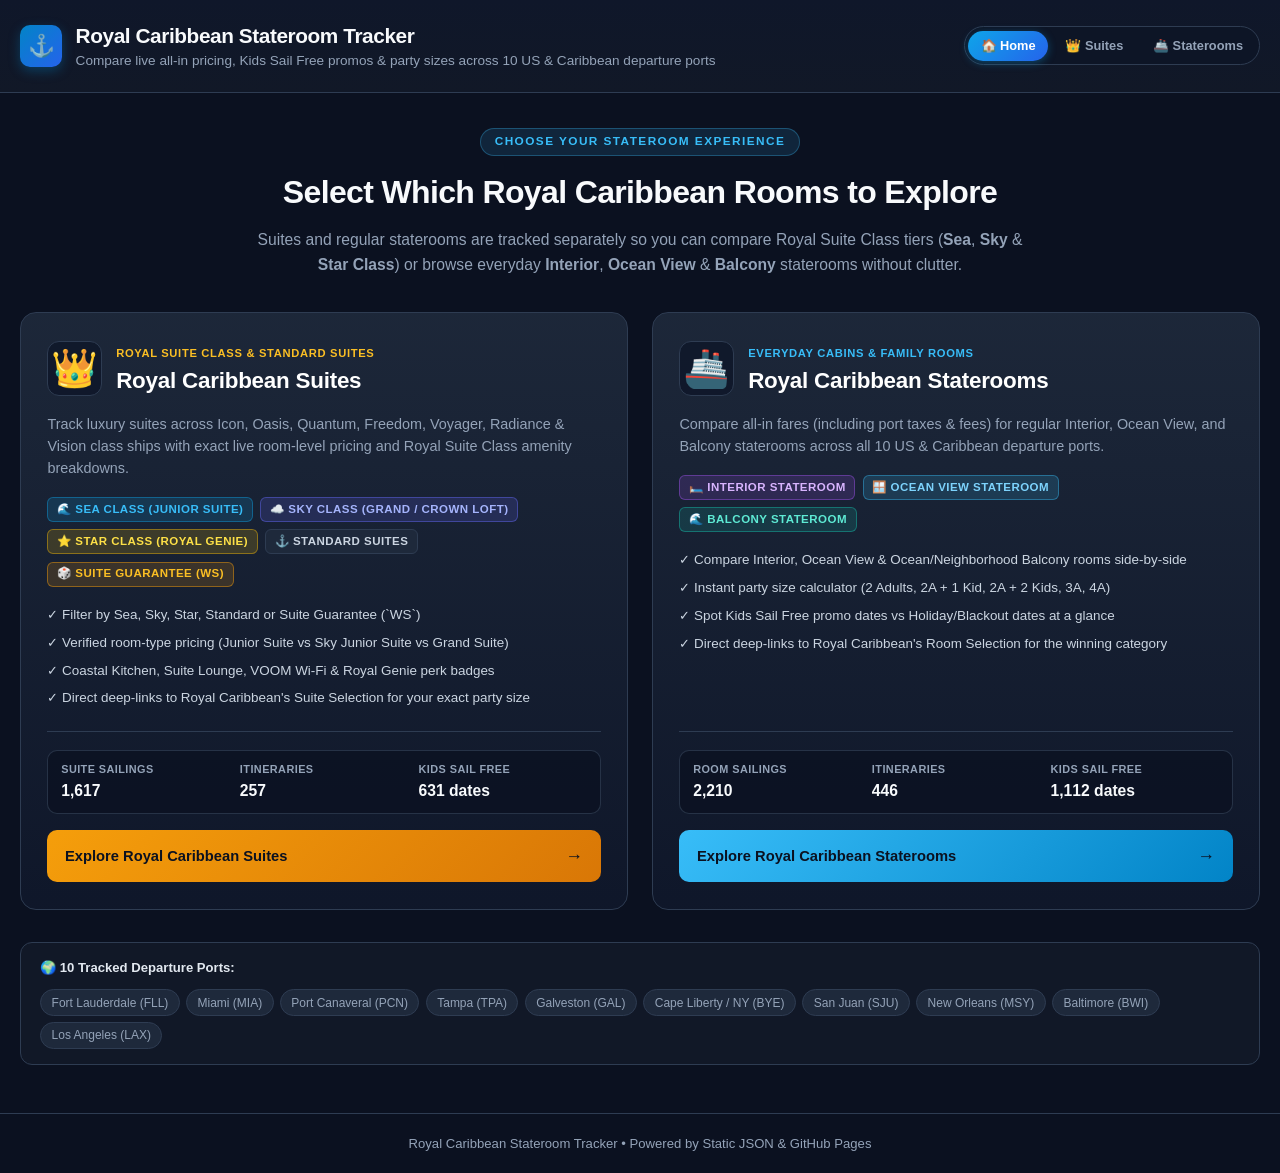
==== commit f7bff6dd: "Initial commit: Royal Caribbean Stateroom Tracker" ====
--- a/index.html
+++ b/index.html
@@ -5,7 +5,7 @@
   <meta name="viewport" content="width=device-width, initial-scale=1.0" />
   <meta name="robots" content="noindex, nofollow, noarchive" />
   <meta name="googlebot" content="noindex, nofollow" />
-  <title>Royal Caribbean Price Tracker — Suites &amp; Staterooms</title>
+  <title>Stateroom Tracker — Royal Caribbean Suites &amp; Staterooms</title>
   <link rel="stylesheet" href="styles.css?v=9" />
 </head>
 <body class="landing-body">
@@ -14,7 +14,7 @@
       <div class="brand">
         <span class="brand-icon">⚓</span>
         <div>
-          <h1>Royal Caribbean Cruise Price Tracker</h1>
+          <h1>Royal Caribbean Stateroom Tracker</h1>
           <p class="subtitle">Compare live all-in pricing, Kids Sail Free promos &amp; party sizes across 10 US &amp; Caribbean departure ports</p>
         </div>
       </div>
@@ -160,7 +160,7 @@
 
   <footer class="site-footer">
     <div class="container">
-      <p>Royal Caribbean Suites &amp; Staterooms Price Tracker &bull; Powered by Static JSON &amp; GitHub Pages</p>
+      <p>Royal Caribbean Stateroom Tracker &bull; Powered by Static JSON &amp; GitHub Pages</p>
     </div>
   </footer>
 
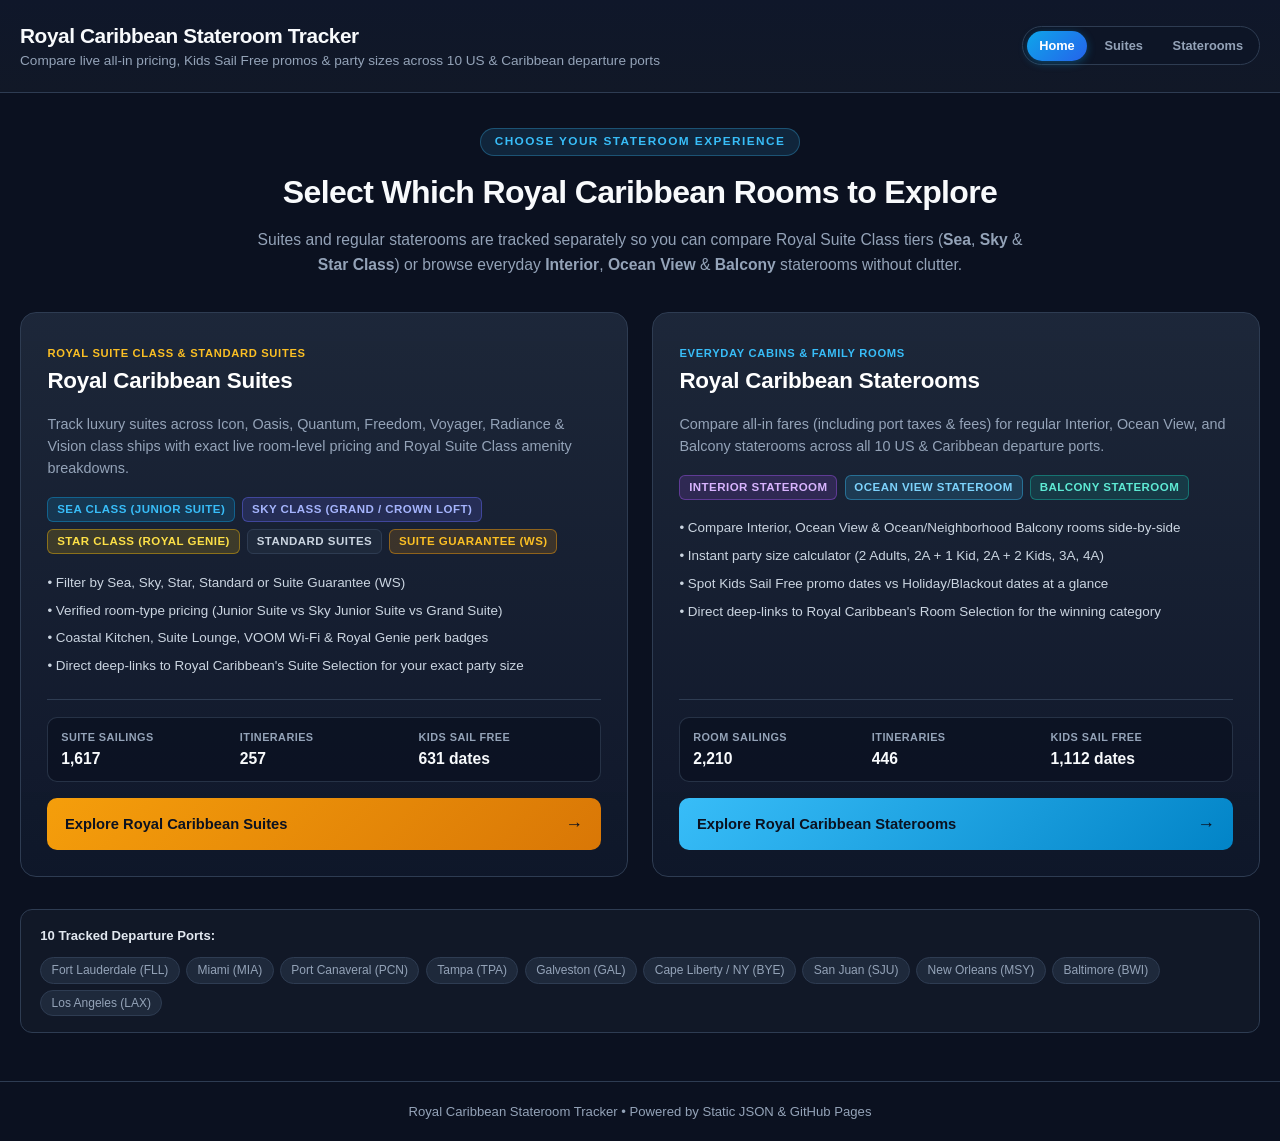
==== commit d78052b8: "Remove emojis across landing page, suites, and staterooms UI" ====
--- a/index.html
+++ b/index.html
@@ -6,22 +6,21 @@
   <meta name="robots" content="noindex, nofollow, noarchive" />
   <meta name="googlebot" content="noindex, nofollow" />
   <title>Stateroom Tracker — Royal Caribbean Suites &amp; Staterooms</title>
-  <link rel="stylesheet" href="styles.css?v=9" />
+  <link rel="stylesheet" href="styles.css?v=10" />
 </head>
 <body class="landing-body">
   <header class="site-header">
     <div class="container header-inner">
       <div class="brand">
-        <span class="brand-icon">⚓</span>
         <div>
           <h1>Royal Caribbean Stateroom Tracker</h1>
           <p class="subtitle">Compare live all-in pricing, Kids Sail Free promos &amp; party sizes across 10 US &amp; Caribbean departure ports</p>
         </div>
       </div>
       <nav class="top-nav" aria-label="Tracker Mode Navigation">
-        <a href="index.html" class="nav-pill active">🏠 Home</a>
-        <a href="suites.html" class="nav-pill">👑 Suites</a>
-        <a href="staterooms.html" class="nav-pill">🚢 Staterooms</a>
+        <a href="index.html" class="nav-pill active">Home</a>
+        <a href="suites.html" class="nav-pill">Suites</a>
+        <a href="staterooms.html" class="nav-pill">Staterooms</a>
       </nav>
     </div>
   </header>
@@ -42,7 +41,6 @@
       <a href="suites.html" class="landing-card landing-card-suites">
         <div class="landing-card-top">
           <div class="landing-card-header">
-            <span class="landing-card-icon">👑</span>
             <div>
               <span class="landing-card-tag tag-suites">Royal Suite Class &amp; Standard Suites</span>
               <h3>Royal Caribbean Suites</h3>
@@ -53,18 +51,18 @@
           </p>
 
           <div class="landing-tier-pills">
-            <span class="badge badge-tier-sea">🌊 Sea Class (Junior Suite)</span>
-            <span class="badge badge-tier-sky">☁️ Sky Class (Grand / Crown Loft)</span>
-            <span class="badge badge-tier-star">⭐ Star Class (Royal Genie)</span>
-            <span class="badge badge-tier-standard">⚓ Standard Suites</span>
-            <span class="badge badge-tier-guarantee">🎲 Suite Guarantee (WS)</span>
+            <span class="badge badge-tier-sea">Sea Class (Junior Suite)</span>
+            <span class="badge badge-tier-sky">Sky Class (Grand / Crown Loft)</span>
+            <span class="badge badge-tier-star">Star Class (Royal Genie)</span>
+            <span class="badge badge-tier-standard">Standard Suites</span>
+            <span class="badge badge-tier-guarantee">Suite Guarantee (WS)</span>
           </div>
 
           <ul class="landing-feature-list">
-            <li>✓ Filter by Sea, Sky, Star, Standard or Suite Guarantee (`WS`)</li>
-            <li>✓ Verified room-type pricing (Junior Suite vs Sky Junior Suite vs Grand Suite)</li>
-            <li>✓ Coastal Kitchen, Suite Lounge, VOOM Wi-Fi &amp; Royal Genie perk badges</li>
-            <li>✓ Direct deep-links to Royal Caribbean's Suite Selection for your exact party size</li>
+            <li>&bull; Filter by Sea, Sky, Star, Standard or Suite Guarantee (WS)</li>
+            <li>&bull; Verified room-type pricing (Junior Suite vs Sky Junior Suite vs Grand Suite)</li>
+            <li>&bull; Coastal Kitchen, Suite Lounge, VOOM Wi-Fi &amp; Royal Genie perk badges</li>
+            <li>&bull; Direct deep-links to Royal Caribbean's Suite Selection for your exact party size</li>
           </ul>
         </div>
 
@@ -85,7 +83,7 @@
           </div>
           <div class="landing-cta-btn cta-suites">
             <span>Explore Royal Caribbean Suites</span>
-            <span class="cta-arrow">→</span>
+            <span class="cta-arrow">&rarr;</span>
           </div>
         </div>
       </a>
@@ -94,7 +92,6 @@
       <a href="staterooms.html" class="landing-card landing-card-staterooms">
         <div class="landing-card-top">
           <div class="landing-card-header">
-            <span class="landing-card-icon">🚢</span>
             <div>
               <span class="landing-card-tag tag-staterooms">Everyday Cabins &amp; Family Rooms</span>
               <h3>Royal Caribbean Staterooms</h3>
@@ -105,16 +102,16 @@
           </p>
 
           <div class="landing-tier-pills">
-            <span class="badge badge-tier-interior">🛏️ Interior Stateroom</span>
-            <span class="badge badge-tier-oceanview">🪟 Ocean View Stateroom</span>
-            <span class="badge badge-tier-balcony">🌊 Balcony Stateroom</span>
+            <span class="badge badge-tier-interior">Interior Stateroom</span>
+            <span class="badge badge-tier-oceanview">Ocean View Stateroom</span>
+            <span class="badge badge-tier-balcony">Balcony Stateroom</span>
           </div>
 
           <ul class="landing-feature-list">
-            <li>✓ Compare Interior, Ocean View &amp; Ocean/Neighborhood Balcony rooms side-by-side</li>
-            <li>✓ Instant party size calculator (2 Adults, 2A + 1 Kid, 2A + 2 Kids, 3A, 4A)</li>
-            <li>✓ Spot Kids Sail Free promo dates vs Holiday/Blackout dates at a glance</li>
-            <li>✓ Direct deep-links to Royal Caribbean's Room Selection for the winning category</li>
+            <li>&bull; Compare Interior, Ocean View &amp; Ocean/Neighborhood Balcony rooms side-by-side</li>
+            <li>&bull; Instant party size calculator (2 Adults, 2A + 1 Kid, 2A + 2 Kids, 3A, 4A)</li>
+            <li>&bull; Spot Kids Sail Free promo dates vs Holiday/Blackout dates at a glance</li>
+            <li>&bull; Direct deep-links to Royal Caribbean's Room Selection for the winning category</li>
           </ul>
         </div>
 
@@ -135,14 +132,14 @@
           </div>
           <div class="landing-cta-btn cta-staterooms">
             <span>Explore Royal Caribbean Staterooms</span>
-            <span class="cta-arrow">→</span>
+            <span class="cta-arrow">&rarr;</span>
           </div>
         </div>
       </a>
     </section>
 
     <section class="landing-ports-bar">
-      <span class="ports-bar-title">🌍 10 Tracked Departure Ports:</span>
+      <span class="ports-bar-title">10 Tracked Departure Ports:</span>
       <div class="ports-bar-list">
         <span class="port-chip">Fort Lauderdale (FLL)</span>
         <span class="port-chip">Miami (MIA)</span>
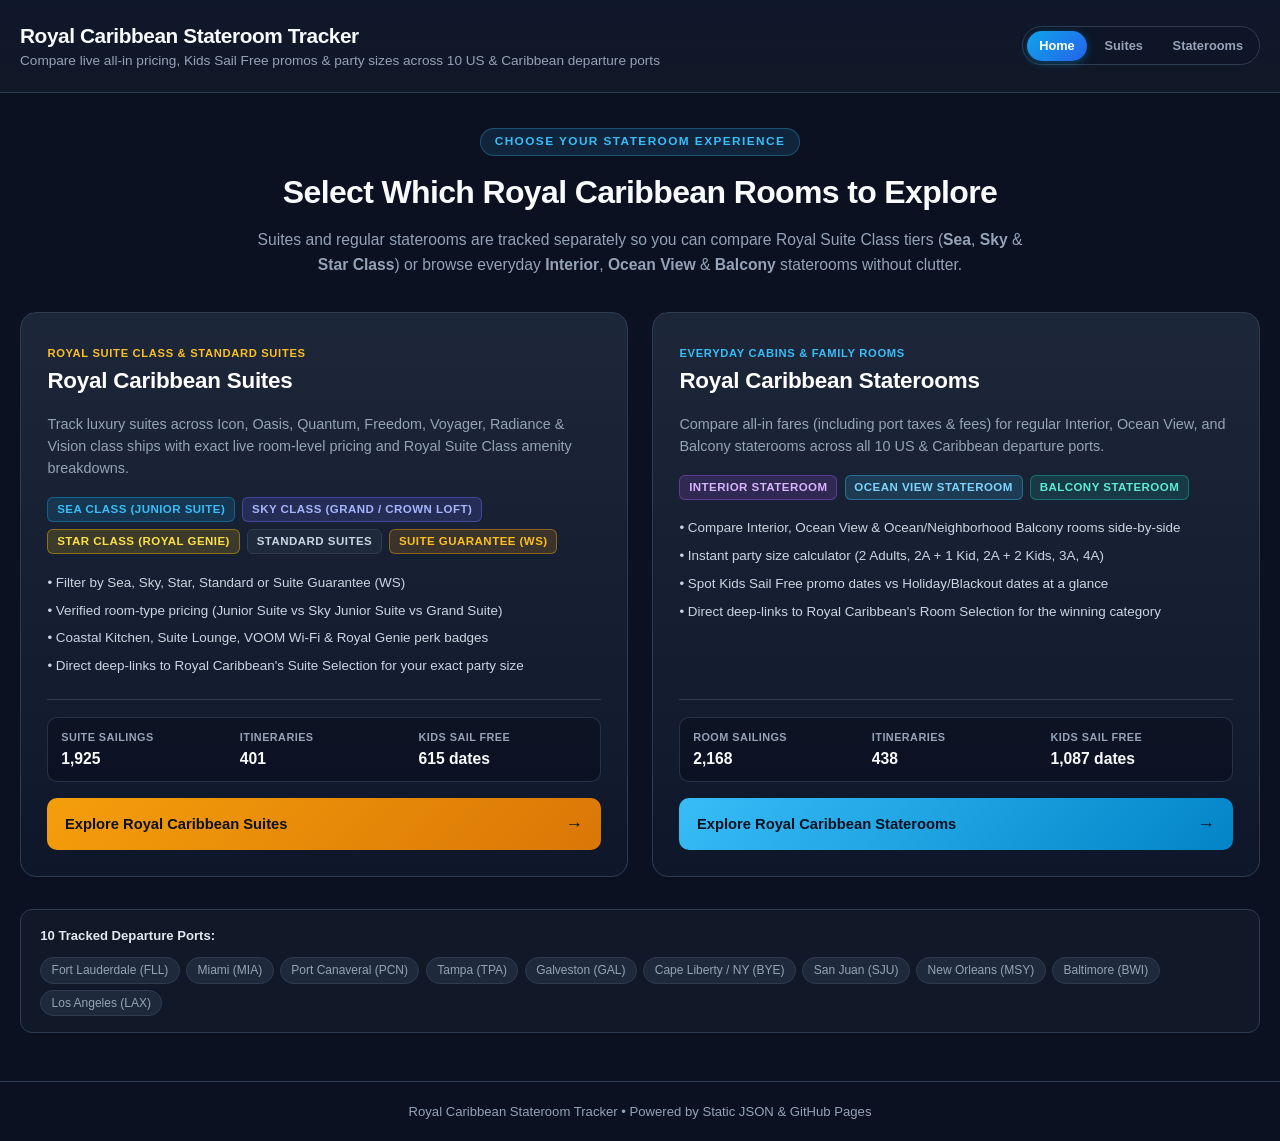
==== commit 197add3b: "Make Room Booking Mode bar always visible and bust CSS/JS browser cache" ====
--- a/index.html
+++ b/index.html
@@ -6,7 +6,7 @@
   <meta name="robots" content="noindex, nofollow, noarchive" />
   <meta name="googlebot" content="noindex, nofollow" />
   <title>Stateroom Tracker — Royal Caribbean Suites &amp; Staterooms</title>
-  <link rel="stylesheet" href="styles.css?v=10" />
+  <link rel="stylesheet" href="styles.css?v=14" />
 </head>
 <body class="landing-body">
   <header class="site-header">
--- a/styles.css
+++ b/styles.css
@@ -2016,3 +2016,83 @@
   }
 }
 
+/* 5+ Guest Multi-Room vs Single-Room Mode Selector */
+.room-mode-box {
+  width: 100%;
+  margin-top: 0.35rem;
+  padding: 0.65rem 0.75rem;
+  background: rgba(56, 189, 248, 0.06);
+  border: 1px solid rgba(56, 189, 248, 0.25);
+  border-radius: 8px;
+  display: flex;
+  flex-direction: column;
+  gap: 0.45rem;
+}
+
+.room-mode-box.hidden {
+  display: none;
+}
+
+.room-mode-label {
+  font-size: 0.74rem;
+  font-weight: 600;
+  color: #cbd5e1;
+}
+
+.room-mode-btns {
+  display: flex;
+  flex-wrap: wrap;
+  gap: 0.45rem;
+}
+
+.room-mode-btn {
+  flex: 1 1 200px;
+  background: var(--surface-elevated);
+  color: var(--text-muted);
+  border: 1px solid var(--border);
+  border-radius: 6px;
+  padding: 0.42rem 0.65rem;
+  font-size: 0.76rem;
+  font-weight: 600;
+  cursor: pointer;
+  transition: all 0.15s ease;
+  text-align: center;
+}
+
+.room-mode-btn:hover {
+  border-color: var(--accent);
+  color: var(--text);
+}
+
+.room-mode-btn.active {
+  background: rgba(56, 189, 248, 0.18);
+  border-color: var(--accent);
+  color: #e0f2fe;
+}
+
+.occupancy-warn-note {
+  display: block;
+  margin-top: 0.25rem;
+  padding: 0.28rem 0.5rem;
+  font-size: 0.72rem;
+  font-weight: 600;
+  line-height: 1.35;
+  color: #fde68a;
+  background: rgba(245, 158, 11, 0.12);
+  border: 1px solid rgba(245, 158, 11, 0.35);
+  border-radius: 5px;
+}
+
+.two-room-split-tag {
+  display: inline-block;
+  margin-top: 0.2rem;
+  padding: 0.18rem 0.48rem;
+  font-size: 0.71rem;
+  font-weight: 600;
+  color: #bae6fd;
+  background: rgba(56, 189, 248, 0.14);
+  border: 1px solid rgba(56, 189, 248, 0.32);
+  border-radius: 5px;
+}
+
+
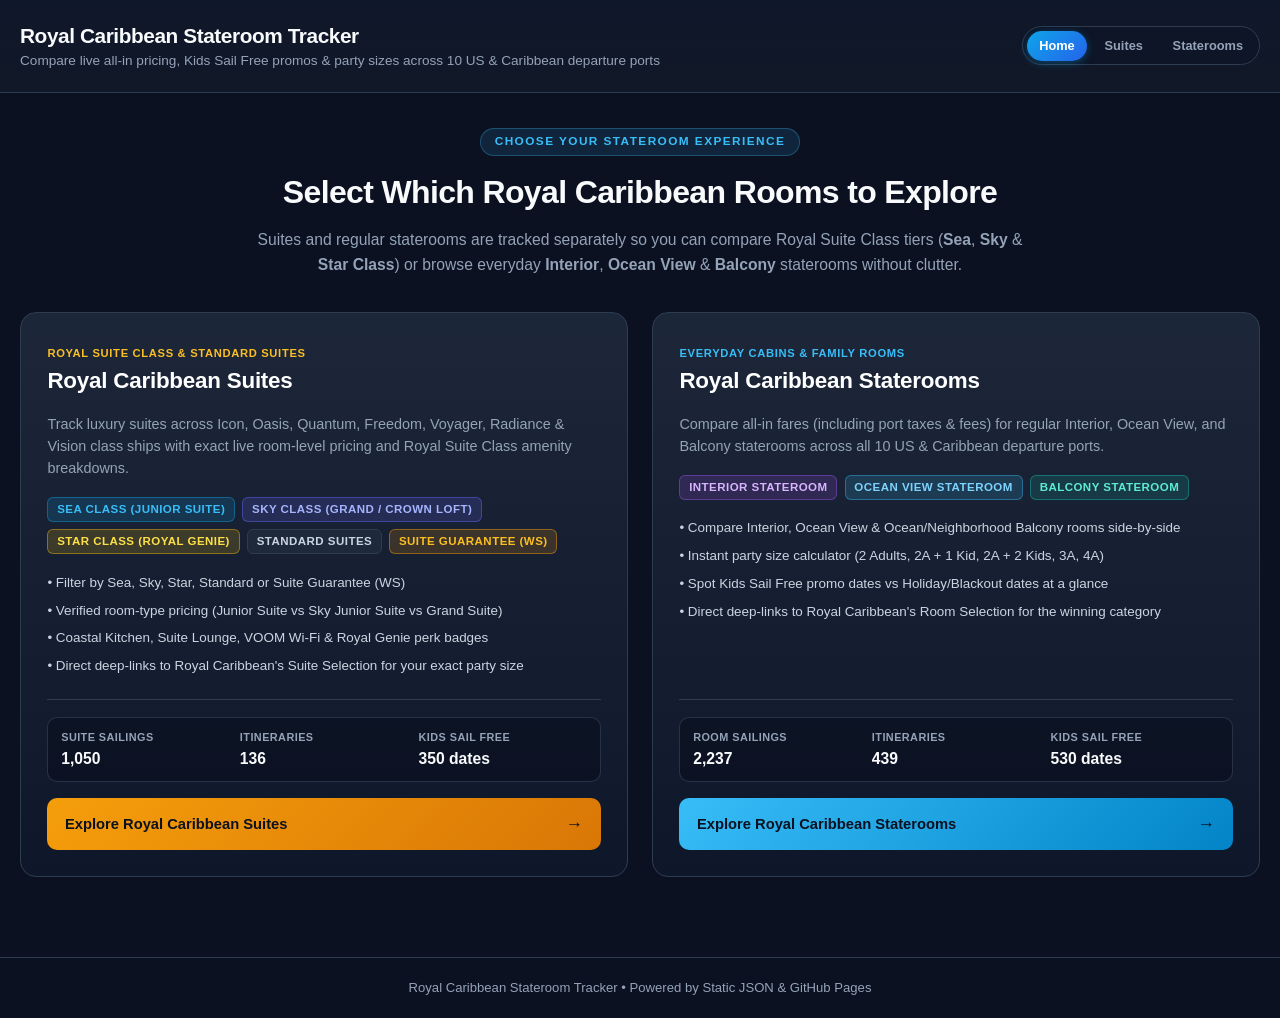
==== commit 8bbd8919: "Streamline mobile & desktop UI with compact category chips and collapsible details" ====
--- a/index.html
+++ b/index.html
@@ -137,22 +137,6 @@
         </div>
       </a>
     </section>
-
-    <section class="landing-ports-bar">
-      <span class="ports-bar-title">10 Tracked Departure Ports:</span>
-      <div class="ports-bar-list">
-        <span class="port-chip">Fort Lauderdale (FLL)</span>
-        <span class="port-chip">Miami (MIA)</span>
-        <span class="port-chip">Port Canaveral (PCN)</span>
-        <span class="port-chip">Tampa (TPA)</span>
-        <span class="port-chip">Galveston (GAL)</span>
-        <span class="port-chip">Cape Liberty / NY (BYE)</span>
-        <span class="port-chip">San Juan (SJU)</span>
-        <span class="port-chip">New Orleans (MSY)</span>
-        <span class="port-chip">Baltimore (BWI)</span>
-        <span class="port-chip">Los Angeles (LAX)</span>
-      </div>
-    </section>
   </main>
 
   <footer class="site-footer">
--- a/styles.css
+++ b/styles.css
@@ -321,22 +321,48 @@
   flex-wrap: wrap;
 }
 
+.tier-header-actions {
+  display: flex;
+  align-items: center;
+  gap: 0.5rem;
+}
+
+.tier-details-toggle {
+  background: var(--surface-elevated);
+  color: var(--accent);
+  border: 1px solid rgba(56, 189, 248, 0.35);
+  border-radius: 999px;
+  padding: 0.22rem 0.65rem;
+  font-size: 0.73rem;
+  font-weight: 700;
+  cursor: pointer;
+  transition: all 0.15s ease;
+  white-space: nowrap;
+}
+
+.tier-details-toggle:hover,
+.tier-details-toggle.active {
+  background: rgba(56, 189, 248, 0.18);
+  border-color: var(--accent);
+}
+
 .tier-box-hint {
   font-size: 0.78rem;
   color: var(--text-muted);
+  width: 100%;
 }
 
 .tier-checkbox-grid {
   display: grid;
-  grid-template-columns: repeat(auto-fit, minmax(240px, 1fr));
-  gap: 0.65rem;
+  grid-template-columns: repeat(auto-fit, minmax(200px, 1fr));
+  gap: 0.55rem;
 }
 
 .tier-check-card {
   display: flex;
-  align-items: flex-start;
-  gap: 0.65rem;
-  padding: 0.65rem 0.8rem;
+  align-items: center;
+  gap: 0.55rem;
+  padding: 0.5rem 0.7rem;
   border-radius: 8px;
   background: var(--surface);
   border: 1px solid var(--border);
@@ -345,44 +371,65 @@
   transition: all 0.15s ease;
 }
 
+.tier-checkbox-grid.show-tier-details .tier-check-card {
+  align-items: flex-start;
+  padding: 0.65rem 0.8rem;
+}
+
 .tier-check-card:hover {
   border-color: #475569;
 }
 
+.tier-check-card:has(input:checked) {
+  border-color: rgba(56, 189, 248, 0.45);
+  background: rgba(56, 189, 248, 0.06);
+}
+
 .tier-check-card input[type="checkbox"] {
-  width: 17px;
-  height: 17px;
-  margin-top: 0.18rem;
+  width: 16px;
+  height: 16px;
+  margin-top: 0;
   accent-color: var(--accent-strong);
   cursor: pointer;
   flex-shrink: 0;
 }
 
+.tier-checkbox-grid.show-tier-details .tier-check-card input[type="checkbox"] {
+  margin-top: 0.18rem;
+}
+
 .tier-check-body {
   display: flex;
   flex-direction: column;
   gap: 0.15rem;
+  min-width: 0;
 }
 
 .tier-check-title {
-  font-size: 0.85rem;
+  font-size: 0.82rem;
   font-weight: 700;
   color: var(--text);
   display: flex;
   align-items: center;
-  gap: 0.4rem;
+  gap: 0.35rem;
+  flex-wrap: wrap;
 }
 
 .tier-count {
-  font-size: 0.73rem;
+  font-size: 0.72rem;
   font-weight: 600;
   color: var(--text-muted);
 }
 
 .tier-check-desc {
-  font-size: 0.73rem;
+  display: none;
+  font-size: 0.72rem;
   color: var(--text-muted);
   line-height: 1.35;
+}
+
+.tier-checkbox-grid.show-tier-details .tier-check-desc {
+  display: block;
 }
 
 .badge-tier-sea {
@@ -462,9 +509,104 @@
   font-size: 0.7rem;
   color: #94a3b8;
   white-space: normal;
-  max-width: 290px;
-  line-height: 1.25;
-  margin-top: 0.18rem;
+  max-width: 310px;
+  line-height: 1.3;
+  margin-top: 0.15rem;
+}
+
+.cell-more-details {
+  margin-top: 0.25rem;
+}
+
+.cell-more-summary {
+  display: inline-flex;
+  align-items: center;
+  gap: 0.25rem;
+  font-size: 0.71rem;
+  font-weight: 600;
+  color: var(--accent);
+  cursor: pointer;
+  user-select: none;
+  list-style: none;
+  padding: 0.1rem 0.42rem;
+  border-radius: 5px;
+  background: rgba(56, 189, 248, 0.09);
+  border: 1px solid rgba(56, 189, 248, 0.24);
+  transition: all 0.15s ease;
+}
+
+.cell-more-summary::-webkit-details-marker {
+  display: none;
+}
+
+.cell-more-summary::before {
+  content: "▸";
+  font-size: 0.72rem;
+  transition: transform 0.15s ease;
+}
+
+.cell-more-details[open] .cell-more-summary::before {
+  transform: rotate(90deg);
+}
+
+.cell-more-summary:hover {
+  background: rgba(56, 189, 248, 0.18);
+  border-color: var(--accent);
+}
+
+.cell-more-body {
+  margin-top: 0.28rem;
+  padding: 0.35rem 0.5rem;
+  background: rgba(15, 23, 42, 0.65);
+  border-left: 2px solid rgba(56, 189, 248, 0.4);
+  border-radius: 0 5px 5px 0;
+}
+
+/* Sub-Collapsible Filter Section (Mobile Accordion) */
+.sub-collapsible-section {
+  display: flex;
+  flex-direction: column;
+  gap: 0.65rem;
+}
+
+.sub-collapsible-toggle {
+  display: none;
+  align-items: center;
+  justify-content: space-between;
+  gap: 0.5rem;
+  width: 100%;
+  background: #0d1526;
+  color: var(--text);
+  border: 1px solid var(--border);
+  border-radius: 8px;
+  padding: 0.55rem 0.75rem;
+  font-size: 0.8rem;
+  cursor: pointer;
+  text-align: left;
+}
+
+.sub-toggle-left {
+  display: flex;
+  align-items: center;
+  gap: 0.45rem;
+  flex-wrap: wrap;
+}
+
+.sub-toggle-badge {
+  font-size: 0.7rem;
+  font-weight: 600;
+  color: var(--accent);
+  background: rgba(56, 189, 248, 0.12);
+  border: 1px solid rgba(56, 189, 248, 0.3);
+  border-radius: 999px;
+  padding: 0.08rem 0.48rem;
+}
+
+.sub-toggle-chevron {
+  font-size: 0.74rem;
+  font-weight: 700;
+  color: var(--accent);
+  white-space: nowrap;
 }
 
 .itin-code-row {
@@ -1531,27 +1673,36 @@
   }
 
   .kpi-grid {
-    grid-template-columns: repeat(2, 1fr);
-    gap: 0.55rem;
-    margin-top: 0.75rem;
+    grid-template-columns: repeat(4, 1fr);
+    gap: 0.38rem;
+    margin-top: 0.6rem;
   }
 
   .kpi-card {
-    padding: 0.7rem 0.8rem;
+    padding: 0.48rem 0.5rem;
+    border-radius: 8px;
+  }
+
+  .kpi-label {
+    font-size: 0.6rem;
+    letter-spacing: 0.02em;
+    white-space: nowrap;
+    overflow: hidden;
+    text-overflow: ellipsis;
   }
 
   .kpi-value {
-    font-size: 1.25rem;
+    font-size: 1.02rem;
   }
 
   .kpi-sub {
-    font-size: 0.7rem;
+    display: none;
   }
 
   .filter-panel {
-    padding: 0.8rem;
-    margin-top: 0.75rem;
-    gap: 0.75rem;
+    padding: 0.65rem;
+    margin-top: 0.6rem;
+    gap: 0.6rem;
   }
 
   .mobile-filter-toggle {
@@ -1564,27 +1715,77 @@
 
   .party-box,
   .tier-box {
-    padding: 0.7rem 0.8rem;
+    padding: 0.6rem 0.7rem;
+    gap: 0.5rem;
+  }
+
+  .tier-box-hint {
+    display: none;
+  }
+
+  .party-controls {
+    gap: 0.65rem;
+  }
+
+  .room-mode-box {
+    padding: 0.48rem 0.58rem;
+    margin-top: 0.15rem;
+  }
+
+  .room-mode-btns {
+    display: grid;
+    grid-template-columns: repeat(3, 1fr);
+    gap: 0.35rem;
+  }
+
+  .room-mode-btn {
+    flex: initial;
+    padding: 0.36rem 0.35rem;
+    font-size: 0.68rem;
+    line-height: 1.2;
   }
 
   .party-note {
     margin-left: 0;
     width: 100%;
-    font-size: 0.74rem;
+    font-size: 0.72rem;
+    line-height: 1.3;
   }
 
   .tier-checkbox-grid {
+    grid-template-columns: repeat(2, 1fr);
+    gap: 0.4rem;
+  }
+
+  .tier-checkbox-grid.show-tier-details {
     grid-template-columns: 1fr;
-    gap: 0.45rem;
   }
 
   .tier-check-card {
-    padding: 0.5rem 0.65rem;
+    padding: 0.42rem 0.55rem;
+    gap: 0.42rem;
+  }
+
+  .tier-check-card:last-child:nth-child(odd) {
+    grid-column: 1 / -1;
+  }
+
+  .tier-check-title {
+    font-size: 0.76rem;
+  }
+
+  .sub-collapsible-toggle {
+    display: flex;
   }
 
   .filter-grid {
+    display: none;
     grid-template-columns: repeat(2, 1fr);
-    gap: 0.6rem;
+    gap: 0.55rem;
+  }
+
+  .filter-grid.expanded-filters {
+    display: grid;
   }
 
   .port-multiselect-field {
@@ -1598,8 +1799,8 @@
   }
 
   .toolbar {
-    margin: 0.9rem 0 0.75rem;
-    gap: 0.6rem;
+    margin: 0.7rem 0 0.6rem;
+    gap: 0.5rem;
   }
 
   .view-tabs {
@@ -1609,8 +1810,8 @@
   .tab-btn {
     flex: 1;
     text-align: center;
-    padding: 0.45rem 0.5rem;
-    font-size: 0.82rem;
+    padding: 0.42rem 0.5rem;
+    font-size: 0.8rem;
   }
 
   .toolbar-actions {
@@ -1624,18 +1825,22 @@
 
   .itin-summary {
     grid-template-columns: 1fr;
-    padding: 0.85rem;
-    gap: 0.75rem;
+    padding: 0.75rem;
+    gap: 0.6rem;
   }
 
   .itin-title {
-    font-size: 0.96rem;
+    font-size: 0.94rem;
   }
 
   .itin-meta {
-    font-size: 0.78rem;
-    gap: 0.4rem;
+    font-size: 0.76rem;
+    gap: 0.3rem;
     flex-direction: column;
+  }
+
+  .itin-meta span:nth-child(3) {
+    display: none;
   }
 
   .itin-pricing-box {
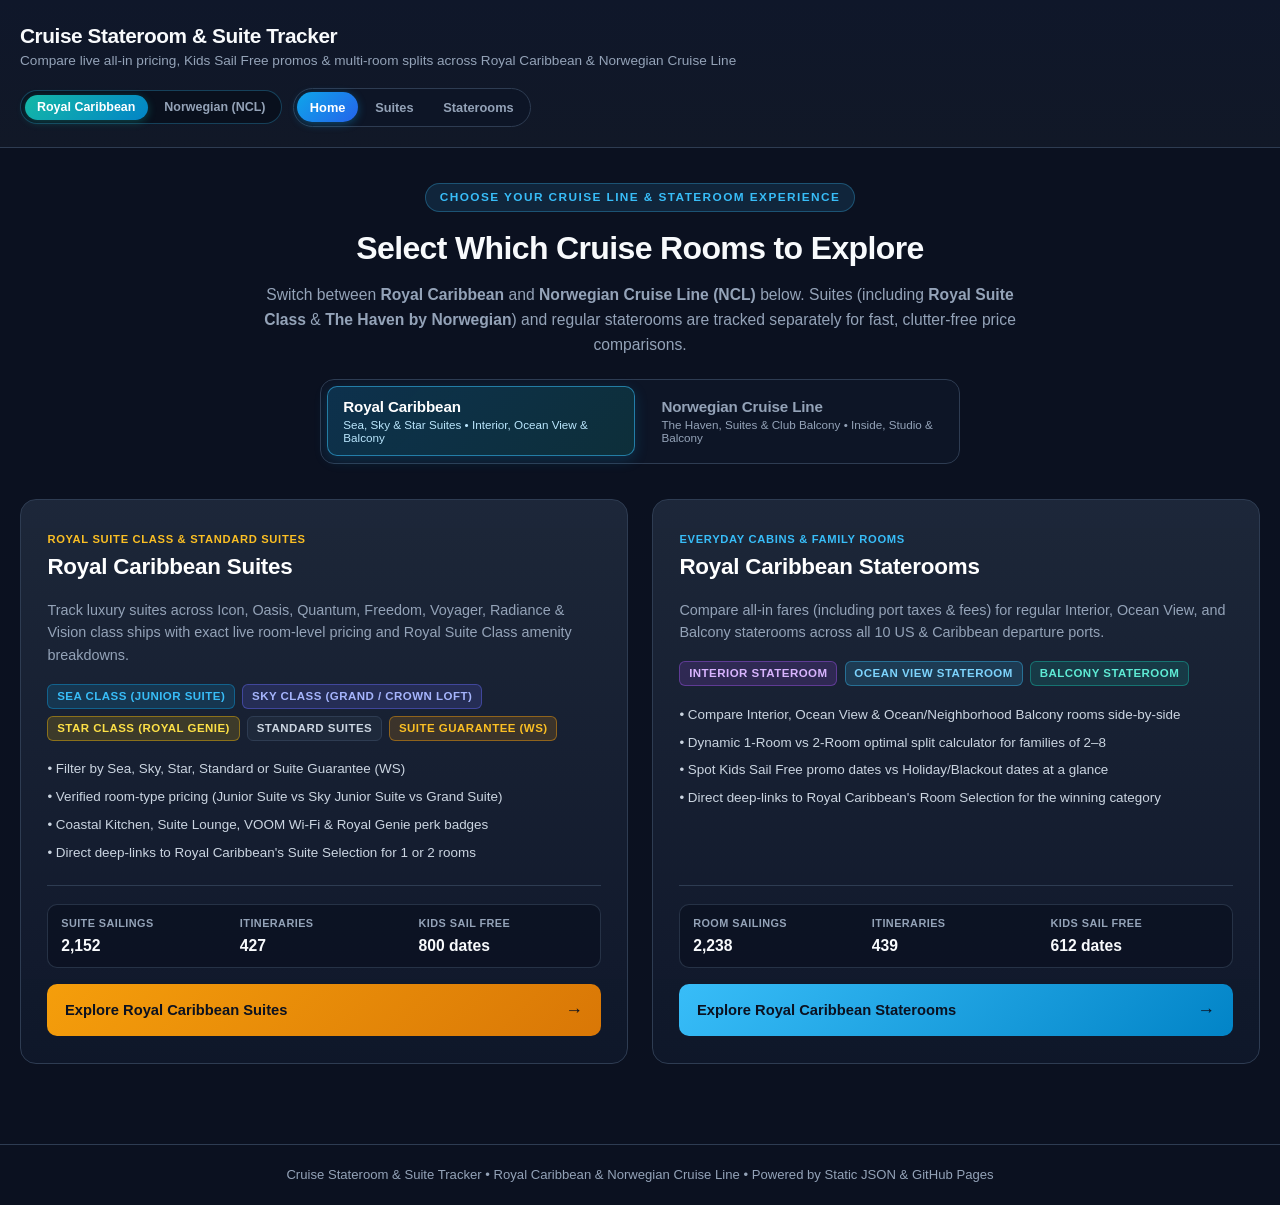
==== commit 7f30ced4: "Add Norwegian Cruise Line (NCL) Haven/Suites & Staterooms tabs and connecting-rooms report" ====
--- a/index.html
+++ b/index.html
@@ -5,38 +5,55 @@
   <meta name="viewport" content="width=device-width, initial-scale=1.0" />
   <meta name="robots" content="noindex, nofollow, noarchive" />
   <meta name="googlebot" content="noindex, nofollow" />
-  <title>Stateroom Tracker — Royal Caribbean Suites &amp; Staterooms</title>
-  <link rel="stylesheet" href="styles.css?v=14" />
+  <title>Cruise Stateroom Tracker — Royal Caribbean &amp; Norwegian Cruise Line</title>
+  <link rel="stylesheet" href="styles.css?v=15" />
 </head>
 <body class="landing-body">
   <header class="site-header">
     <div class="container header-inner">
       <div class="brand">
         <div>
-          <h1>Royal Caribbean Stateroom Tracker</h1>
-          <p class="subtitle">Compare live all-in pricing, Kids Sail Free promos &amp; party sizes across 10 US &amp; Caribbean departure ports</p>
+          <h1>Cruise Stateroom &amp; Suite Tracker</h1>
+          <p class="subtitle">Compare live all-in pricing, Kids Sail Free promos &amp; multi-room splits across Royal Caribbean &amp; Norwegian Cruise Line</p>
         </div>
       </div>
-      <nav class="top-nav" aria-label="Tracker Mode Navigation">
-        <a href="index.html" class="nav-pill active">Home</a>
-        <a href="suites.html" class="nav-pill">Suites</a>
-        <a href="staterooms.html" class="nav-pill">Staterooms</a>
-      </nav>
+      <div class="header-nav-group">
+        <div class="cruise-line-tabs" role="tablist" aria-label="Cruise Line Switcher">
+          <button type="button" class="line-tab active" data-line-tab="royal" id="header-tab-royal" role="tab" aria-selected="true">Royal Caribbean</button>
+          <button type="button" class="line-tab" data-line-tab="ncl" id="header-tab-ncl" role="tab" aria-selected="false">Norwegian (NCL)</button>
+        </div>
+        <nav class="top-nav" aria-label="Tracker Mode Navigation">
+          <a href="index.html" class="nav-pill active" id="landing-nav-home">Home</a>
+          <a href="suites.html" class="nav-pill" id="landing-nav-suites">Suites</a>
+          <a href="staterooms.html" class="nav-pill" id="landing-nav-staterooms">Staterooms</a>
+        </nav>
+      </div>
     </div>
   </header>
 
   <main class="container landing-main">
     <section class="landing-hero">
-      <span class="landing-eyebrow">CHOOSE YOUR STATEROOM EXPERIENCE</span>
-      <h2>Select Which Royal Caribbean Rooms to Explore</h2>
-      <p>
-        Suites and regular staterooms are tracked separately so you can compare Royal Suite Class tiers
-        (<strong>Sea</strong>, <strong>Sky</strong> &amp; <strong>Star Class</strong>) or browse everyday
-        <strong>Interior</strong>, <strong>Ocean View</strong> &amp; <strong>Balcony</strong> staterooms without clutter.
+      <span class="landing-eyebrow">CHOOSE YOUR CRUISE LINE &amp; STATEROOM EXPERIENCE</span>
+      <h2 id="landing-hero-title">Select Which Cruise Rooms to Explore</h2>
+      <p id="landing-hero-desc">
+        Switch between <strong>Royal Caribbean</strong> and <strong>Norwegian Cruise Line (NCL)</strong> below.
+        Suites (including <strong>Royal Suite Class</strong> &amp; <strong>The Haven by Norwegian</strong>) and regular staterooms are tracked separately for fast, clutter-free price comparisons.
       </p>
+
+      <div class="landing-line-switcher" role="tablist" aria-label="Select Cruise Line">
+        <button type="button" class="landing-line-btn active" data-line-tab="royal" id="hero-tab-royal" role="tab" aria-selected="true">
+          <span class="line-btn-title">Royal Caribbean</span>
+          <span class="line-btn-sub">Sea, Sky &amp; Star Suites &bull; Interior, Ocean View &amp; Balcony</span>
+        </button>
+        <button type="button" class="landing-line-btn" data-line-tab="ncl" id="hero-tab-ncl" role="tab" aria-selected="false">
+          <span class="line-btn-title">Norwegian Cruise Line</span>
+          <span class="line-btn-sub">The Haven, Suites &amp; Club Balcony &bull; Inside, Studio &amp; Balcony</span>
+        </button>
+      </div>
     </section>
 
-    <section class="landing-grid" aria-label="Room Category Trackers">
+    <!-- TAB PANEL 1: ROYAL CARIBBEAN -->
+    <section class="landing-grid" id="panel-royal" aria-label="Royal Caribbean Room Category Trackers">
       <!-- Option 1: Royal Caribbean Suites -->
       <a href="suites.html" class="landing-card landing-card-suites">
         <div class="landing-card-top">
@@ -62,7 +79,7 @@
             <li>&bull; Filter by Sea, Sky, Star, Standard or Suite Guarantee (WS)</li>
             <li>&bull; Verified room-type pricing (Junior Suite vs Sky Junior Suite vs Grand Suite)</li>
             <li>&bull; Coastal Kitchen, Suite Lounge, VOOM Wi-Fi &amp; Royal Genie perk badges</li>
-            <li>&bull; Direct deep-links to Royal Caribbean's Suite Selection for your exact party size</li>
+            <li>&bull; Direct deep-links to Royal Caribbean's Suite Selection for 1 or 2 rooms</li>
           </ul>
         </div>
 
@@ -109,7 +126,7 @@
 
           <ul class="landing-feature-list">
             <li>&bull; Compare Interior, Ocean View &amp; Ocean/Neighborhood Balcony rooms side-by-side</li>
-            <li>&bull; Instant party size calculator (2 Adults, 2A + 1 Kid, 2A + 2 Kids, 3A, 4A)</li>
+            <li>&bull; Dynamic 1-Room vs 2-Room optimal split calculator for families of 2&ndash;8</li>
             <li>&bull; Spot Kids Sail Free promo dates vs Holiday/Blackout dates at a glance</li>
             <li>&bull; Direct deep-links to Royal Caribbean's Room Selection for the winning category</li>
           </ul>
@@ -137,43 +154,204 @@
         </div>
       </a>
     </section>
+
+    <!-- TAB PANEL 2: NORWEGIAN CRUISE LINE (NCL) -->
+    <section class="landing-grid hidden" id="panel-ncl" aria-label="Norwegian Cruise Line Room Category Trackers">
+      <!-- Option 1: NCL Haven & Suites -->
+      <a href="ncl-suites.html" class="landing-card landing-card-ncl-suites">
+        <div class="landing-card-top">
+          <div class="landing-card-header">
+            <div>
+              <span class="landing-card-tag tag-haven">The Haven by Norwegian &amp; Suites</span>
+              <h3>Norwegian Haven &amp; Suites</h3>
+            </div>
+          </div>
+          <p class="landing-card-desc">
+            Track <strong>The Haven</strong> luxury ship-within-a-ship complex, Penthouse Suites, and Club Balcony Suites across Prima Plus, Prima, Breakaway Plus &amp; Jewel class ships.
+          </p>
+
+          <div class="landing-tier-pills">
+            <span class="badge badge-tier-haven">&#9733; The Haven</span>
+            <span class="badge badge-tier-sky">NCL Suites (Penthouse)</span>
+            <span class="badge badge-tier-sea">Club Balcony Suite</span>
+            <span class="badge badge-tier-guarantee">Sail Away Suite (Guarantee)</span>
+          </div>
+
+          <ul class="landing-feature-list">
+            <li>&bull; 1-click <strong>&#9733; Haven Only</strong> filter to isolate The Haven suites &amp; 2-BR Villas</li>
+            <li>&bull; 24-Hr Butler, Private Haven Courtyard, Pool, Restaurant &amp; Lounge tracking</li>
+            <li>&bull; Compare 1-Room vs 2-Room splits &amp; 5+ occupancy 2-Bedroom Haven Family Villas</li>
+            <li>&bull; Direct deep-links to NCL's Vacation Builder for your exact party size</li>
+          </ul>
+        </div>
+
+        <div class="landing-card-footer">
+          <div class="landing-stats-row">
+            <div class="landing-stat">
+              <span class="landing-stat-label">Haven Sailings</span>
+              <span id="ncl-suites-stat-haven" class="landing-stat-val">--</span>
+            </div>
+            <div class="landing-stat">
+              <span class="landing-stat-label">Suite Sailings</span>
+              <span id="ncl-suites-stat-sailings" class="landing-stat-val">--</span>
+            </div>
+            <div class="landing-stat">
+              <span class="landing-stat-label">Kids Sail Free</span>
+              <span id="ncl-suites-stat-promos" class="landing-stat-val">--</span>
+            </div>
+          </div>
+          <div class="landing-cta-btn cta-haven">
+            <span>Explore NCL Haven &amp; Suites</span>
+            <span class="cta-arrow">&rarr;</span>
+          </div>
+        </div>
+      </a>
+
+      <!-- Option 2: NCL Staterooms -->
+      <a href="ncl-staterooms.html" class="landing-card landing-card-staterooms">
+        <div class="landing-card-top">
+          <div class="landing-card-header">
+            <div>
+              <span class="landing-card-tag tag-staterooms">More at Sea &amp; Everyday Cabins</span>
+              <h3>Norwegian Staterooms</h3>
+            </div>
+          </div>
+          <p class="landing-card-desc">
+            Compare all-in fares (including port taxes &amp; fees) for Inside, Solo Studio, Oceanview, and Balcony staterooms across 14 US, Caribbean &amp; Hawaii departure ports.
+          </p>
+
+          <div class="landing-tier-pills">
+            <span class="badge badge-tier-interior">Inside &amp; Solo Studio</span>
+            <span class="badge badge-tier-oceanview">Oceanview Stateroom</span>
+            <span class="badge badge-tier-balcony">Balcony Stateroom</span>
+            <span class="badge badge-tier-guarantee">Sail Away (Guarantee)</span>
+          </div>
+
+          <ul class="landing-feature-list">
+            <li>&bull; Compare Inside, Solo Studio (1-guest lounge access), Oceanview &amp; Balcony cabins</li>
+            <li>&bull; Dynamic 1-Room vs 2-Room optimal split calculator for families of 1&ndash;8</li>
+            <li>&bull; Spot Kids Sail Free (3rd &amp; 4th Guests Free) dates vs Holiday/Blackout dates</li>
+            <li>&bull; Direct deep-links to NCL's Vacation Builder for 1 or 2 rooms</li>
+          </ul>
+        </div>
+
+        <div class="landing-card-footer">
+          <div class="landing-stats-row">
+            <div class="landing-stat">
+              <span class="landing-stat-label">Room Sailings</span>
+              <span id="ncl-rooms-stat-sailings" class="landing-stat-val">--</span>
+            </div>
+            <div class="landing-stat">
+              <span class="landing-stat-label">Itineraries</span>
+              <span id="ncl-rooms-stat-itins" class="landing-stat-val">--</span>
+            </div>
+            <div class="landing-stat">
+              <span class="landing-stat-label">Kids Sail Free</span>
+              <span id="ncl-rooms-stat-promos" class="landing-stat-val">--</span>
+            </div>
+          </div>
+          <div class="landing-cta-btn cta-staterooms">
+            <span>Explore Norwegian Staterooms</span>
+            <span class="cta-arrow">&rarr;</span>
+          </div>
+        </div>
+      </a>
+    </section>
   </main>
 
   <footer class="site-footer">
     <div class="container">
-      <p>Royal Caribbean Stateroom Tracker &bull; Powered by Static JSON &amp; GitHub Pages</p>
+      <p>Cruise Stateroom &amp; Suite Tracker &bull; Royal Caribbean &amp; Norwegian Cruise Line &bull; Powered by Static JSON &amp; GitHub Pages</p>
     </div>
   </footer>
 
   <script>
+    function setActiveCruiseLine(line) {
+      const isNcl = line === "ncl";
+      document.getElementById("panel-royal").classList.toggle("hidden", isNcl);
+      document.getElementById("panel-ncl").classList.toggle("hidden", !isNcl);
+
+      document.querySelectorAll("[data-line-tab]").forEach((btn) => {
+        const active = btn.dataset.lineTab === (isNcl ? "ncl" : "royal");
+        btn.classList.toggle("active", active);
+        btn.setAttribute("aria-selected", String(active));
+      });
+
+      const navSuites = document.getElementById("landing-nav-suites");
+      const navRooms = document.getElementById("landing-nav-staterooms");
+      if (navSuites && navRooms) {
+        navSuites.href = isNcl ? "ncl-suites.html" : "suites.html";
+        navSuites.textContent = isNcl ? "Haven & Suites" : "Suites";
+        navRooms.href = isNcl ? "ncl-staterooms.html" : "staterooms.html";
+      }
+
+      if (isNcl) {
+        history.replaceState(null, "", "#ncl");
+      } else if (window.location.hash === "#ncl") {
+        history.replaceState(null, "", window.location.pathname + window.location.search);
+      }
+    }
+
     async function loadLandingStats() {
-      try {
-        const [suitesResp, roomsResp] = await Promise.all([
-          fetch("./data/suites.json", { cache: "no-store" }),
-          fetch("./data/staterooms.json", { cache: "no-store" })
-        ]);
-        if (suitesResp.ok) {
-          const suitesData = await suitesResp.json();
-          const sList = suitesData.sailings || [];
-          const iList = suitesData.itineraries || [];
-          const promos = sList.filter((s) => s.is_ksf_promo).length;
-          document.getElementById("suites-stat-sailings").textContent = sList.length.toLocaleString();
-          document.getElementById("suites-stat-itins").textContent = iList.length.toLocaleString();
-          document.getElementById("suites-stat-promos").textContent = `${promos.toLocaleString()} dates`;
-        }
-        if (roomsResp.ok) {
-          const roomsData = await roomsResp.json();
-          const rList = roomsData.sailings || [];
-          const iList = roomsData.itineraries || [];
-          const promos = rList.filter((s) => s.is_ksf_promo).length;
-          document.getElementById("staterooms-stat-sailings").textContent = rList.length.toLocaleString();
-          document.getElementById("staterooms-stat-itins").textContent = iList.length.toLocaleString();
-          document.getElementById("staterooms-stat-promos").textContent = `${promos.toLocaleString()} dates`;
-        }
-      } catch (e) {
-        // Keep default static numbers if fetch fails
+      const params = new URLSearchParams(window.location.search);
+      if (window.location.hash === "#ncl" || params.get("line") === "ncl") {
+        setActiveCruiseLine("ncl");
+      }
+
+      document.querySelectorAll("[data-line-tab]").forEach((btn) => {
+        btn.addEventListener("click", () => setActiveCruiseLine(btn.dataset.lineTab));
+      });
+
+      const results = await Promise.allSettled([
+        fetch("./data/suites.json", { cache: "no-store" }),
+        fetch("./data/staterooms.json", { cache: "no-store" }),
+        fetch("./data/ncl_suites.json", { cache: "no-store" }),
+        fetch("./data/ncl_staterooms.json", { cache: "no-store" }),
+      ]);
+
+      const [rcSuitesRes, rcRoomsRes, nclSuitesRes, nclRoomsRes] = results;
+
+      if (rcSuitesRes.status === "fulfilled" && rcSuitesRes.value.ok) {
+        const d = await rcSuitesRes.value.json();
+        const sList = d.sailings || [];
+        const iList = d.itineraries || [];
+        const promos = sList.filter((s) => s.is_ksf_promo).length;
+        document.getElementById("suites-stat-sailings").textContent = sList.length.toLocaleString();
+        document.getElementById("suites-stat-itins").textContent = iList.length.toLocaleString();
+        document.getElementById("suites-stat-promos").textContent = `${promos.toLocaleString()} dates`;
+      }
+
+      if (rcRoomsRes.status === "fulfilled" && rcRoomsRes.value.ok) {
+        const d = await rcRoomsRes.value.json();
+        const rList = d.sailings || [];
+        const iList = d.itineraries || [];
+        const promos = rList.filter((s) => s.is_ksf_promo).length;
+        document.getElementById("staterooms-stat-sailings").textContent = rList.length.toLocaleString();
+        document.getElementById("staterooms-stat-itins").textContent = iList.length.toLocaleString();
+        document.getElementById("staterooms-stat-promos").textContent = `${promos.toLocaleString()} dates`;
+      }
+
+      if (nclSuitesRes.status === "fulfilled" && nclSuitesRes.value.ok) {
+        const d = await nclSuitesRes.value.json();
+        const sList = d.sailings || [];
+        const havenCount = sList.filter((s) => (s.available_tiers || []).includes("Haven")).length;
+        const promos = sList.filter((s) => s.is_ksf_promo).length;
+        document.getElementById("ncl-suites-stat-haven").textContent = havenCount.toLocaleString();
+        document.getElementById("ncl-suites-stat-sailings").textContent = sList.length.toLocaleString();
+        document.getElementById("ncl-suites-stat-promos").textContent = `${promos.toLocaleString()} dates`;
+      }
+
+      if (nclRoomsRes.status === "fulfilled" && nclRoomsRes.value.ok) {
+        const d = await nclRoomsRes.value.json();
+        const rList = d.sailings || [];
+        const iList = d.itineraries || [];
+        const promos = rList.filter((s) => s.is_ksf_promo).length;
+        document.getElementById("ncl-rooms-stat-sailings").textContent = rList.length.toLocaleString();
+        document.getElementById("ncl-rooms-stat-itins").textContent = iList.length.toLocaleString();
+        document.getElementById("ncl-rooms-stat-promos").textContent = `${promos.toLocaleString()} dates`;
       }
     }
+
     document.addEventListener("DOMContentLoaded", loadLandingStats);
   </script>
 </body>
--- a/styles.css
+++ b/styles.css
@@ -1673,26 +1673,27 @@
   }
 
   .kpi-grid {
-    grid-template-columns: repeat(4, 1fr);
-    gap: 0.38rem;
-    margin-top: 0.6rem;
+    grid-template-columns: repeat(2, minmax(0, 1fr));
+    gap: 0.45rem;
+    margin-top: 0.65rem;
   }
 
   .kpi-card {
-    padding: 0.48rem 0.5rem;
+    padding: 0.52rem 0.65rem;
     border-radius: 8px;
+    min-width: 0;
   }
 
   .kpi-label {
-    font-size: 0.6rem;
-    letter-spacing: 0.02em;
+    font-size: 0.65rem;
+    letter-spacing: 0.03em;
     white-space: nowrap;
     overflow: hidden;
     text-overflow: ellipsis;
   }
 
   .kpi-value {
-    font-size: 1.02rem;
+    font-size: 1.12rem;
   }
 
   .kpi-sub {
@@ -2301,3 +2302,194 @@
 }
 
 
+
+/* Cruise Line Switcher Tabs & Norwegian (NCL) / The Haven Styles */
+.landing-grid.hidden,
+.hidden {
+  display: none !important;
+}
+
+.header-nav-group {
+  display: flex;
+  align-items: center;
+  gap: 0.65rem;
+  flex-wrap: wrap;
+}
+
+.cruise-line-tabs {
+  display: inline-flex;
+  align-items: center;
+  gap: 0.25rem;
+  background: #09101d;
+  border: 1px solid rgba(56, 189, 248, 0.28);
+  border-radius: 999px;
+  padding: 0.22rem;
+}
+
+.line-tab {
+  appearance: none;
+  background: transparent;
+  border: none;
+  color: var(--text-muted);
+  text-decoration: none;
+  font-family: inherit;
+  font-size: 0.78rem;
+  font-weight: 700;
+  padding: 0.34rem 0.78rem;
+  border-radius: 999px;
+  cursor: pointer;
+  transition: all 0.15s ease;
+  white-space: nowrap;
+}
+
+.line-tab:hover {
+  color: var(--text);
+  background: rgba(255, 255, 255, 0.06);
+}
+
+.line-tab.active {
+  background: linear-gradient(135deg, #14b8a6, #0284c7);
+  color: #ffffff;
+  box-shadow: 0 2px 8px rgba(20, 184, 166, 0.32);
+}
+
+/* Landing Page Cruise Line Tab Bar */
+.landing-line-switcher {
+  display: inline-grid;
+  grid-template-columns: repeat(2, minmax(220px, 1fr));
+  gap: 0.65rem;
+  margin-top: 1.35rem;
+  padding: 0.38rem;
+  background: #0d1526;
+  border: 1px solid var(--border);
+  border-radius: 14px;
+  max-width: 640px;
+  width: 100%;
+}
+
+.landing-line-btn {
+  appearance: none;
+  background: transparent;
+  border: 1px solid transparent;
+  border-radius: 10px;
+  padding: 0.7rem 0.95rem;
+  cursor: pointer;
+  text-align: left;
+  font-family: inherit;
+  color: var(--text-muted);
+  display: flex;
+  flex-direction: column;
+  gap: 0.18rem;
+  transition: all 0.16s ease;
+}
+
+.landing-line-btn:hover {
+  background: rgba(255, 255, 255, 0.04);
+  color: var(--text);
+}
+
+.landing-line-btn.active {
+  background: linear-gradient(135deg, rgba(14, 165, 233, 0.2), rgba(20, 184, 166, 0.16));
+  border-color: rgba(56, 189, 248, 0.55);
+  color: #ffffff;
+  box-shadow: 0 4px 14px rgba(14, 165, 233, 0.18);
+}
+
+.line-btn-title {
+  font-size: 0.95rem;
+  font-weight: 800;
+  letter-spacing: -0.01em;
+}
+
+.line-btn-sub {
+  font-size: 0.73rem;
+  color: var(--text-muted);
+  font-weight: 500;
+}
+
+.landing-line-btn.active .line-btn-sub {
+  color: #bae6fd;
+}
+
+/* The Haven by Norwegian Luxury Gold/Champagne Accents */
+.badge-tier-haven {
+  background: linear-gradient(135deg, rgba(245, 158, 11, 0.24), rgba(217, 119, 6, 0.18));
+  color: #fde68a;
+  border: 1px solid rgba(251, 191, 36, 0.55);
+}
+
+.tier-card-haven:has(input:checked) {
+  border-color: rgba(251, 191, 36, 0.6);
+  background: rgba(245, 158, 11, 0.09);
+}
+
+.haven-only-btn {
+  background: rgba(245, 158, 11, 0.14);
+  color: #fcd34d;
+  border: 1px solid rgba(251, 191, 36, 0.45);
+  border-radius: 999px;
+  padding: 0.22rem 0.7rem;
+  font-size: 0.73rem;
+  font-weight: 800;
+  cursor: pointer;
+  transition: all 0.15s ease;
+  white-space: nowrap;
+}
+
+.haven-only-btn:hover {
+  background: rgba(245, 158, 11, 0.26);
+  border-color: #fbbf24;
+  color: #fef3c7;
+}
+
+.haven-only-btn.active {
+  background: linear-gradient(135deg, #f59e0b, #d97706);
+  border-color: #fbbf24;
+  color: #0b1120;
+  box-shadow: 0 2px 10px rgba(245, 158, 11, 0.35);
+}
+
+.tag-haven {
+  color: #fcd34d;
+}
+
+.landing-card-ncl-suites:hover {
+  border-color: #fbbf24;
+  box-shadow: 0 14px 34px rgba(245, 158, 11, 0.18);
+}
+
+.cta-haven {
+  background: linear-gradient(135deg, #fbbf24, #d97706);
+  color: #0b1120;
+}
+
+@media (max-width: 760px) {
+  .header-nav-group {
+    width: 100%;
+    gap: 0.4rem;
+    justify-content: space-between;
+  }
+
+  .cruise-line-tabs,
+  .top-nav {
+    padding: 0.16rem;
+    gap: 0.15rem;
+    max-width: 100%;
+  }
+
+  .line-tab,
+  .nav-pill {
+    font-size: 0.72rem;
+    padding: 0.28rem 0.55rem;
+  }
+
+  .landing-line-switcher {
+    grid-template-columns: 1fr;
+    gap: 0.45rem;
+  }
+
+  .tier-header-actions {
+    flex-wrap: wrap;
+    gap: 0.35rem;
+  }
+}
